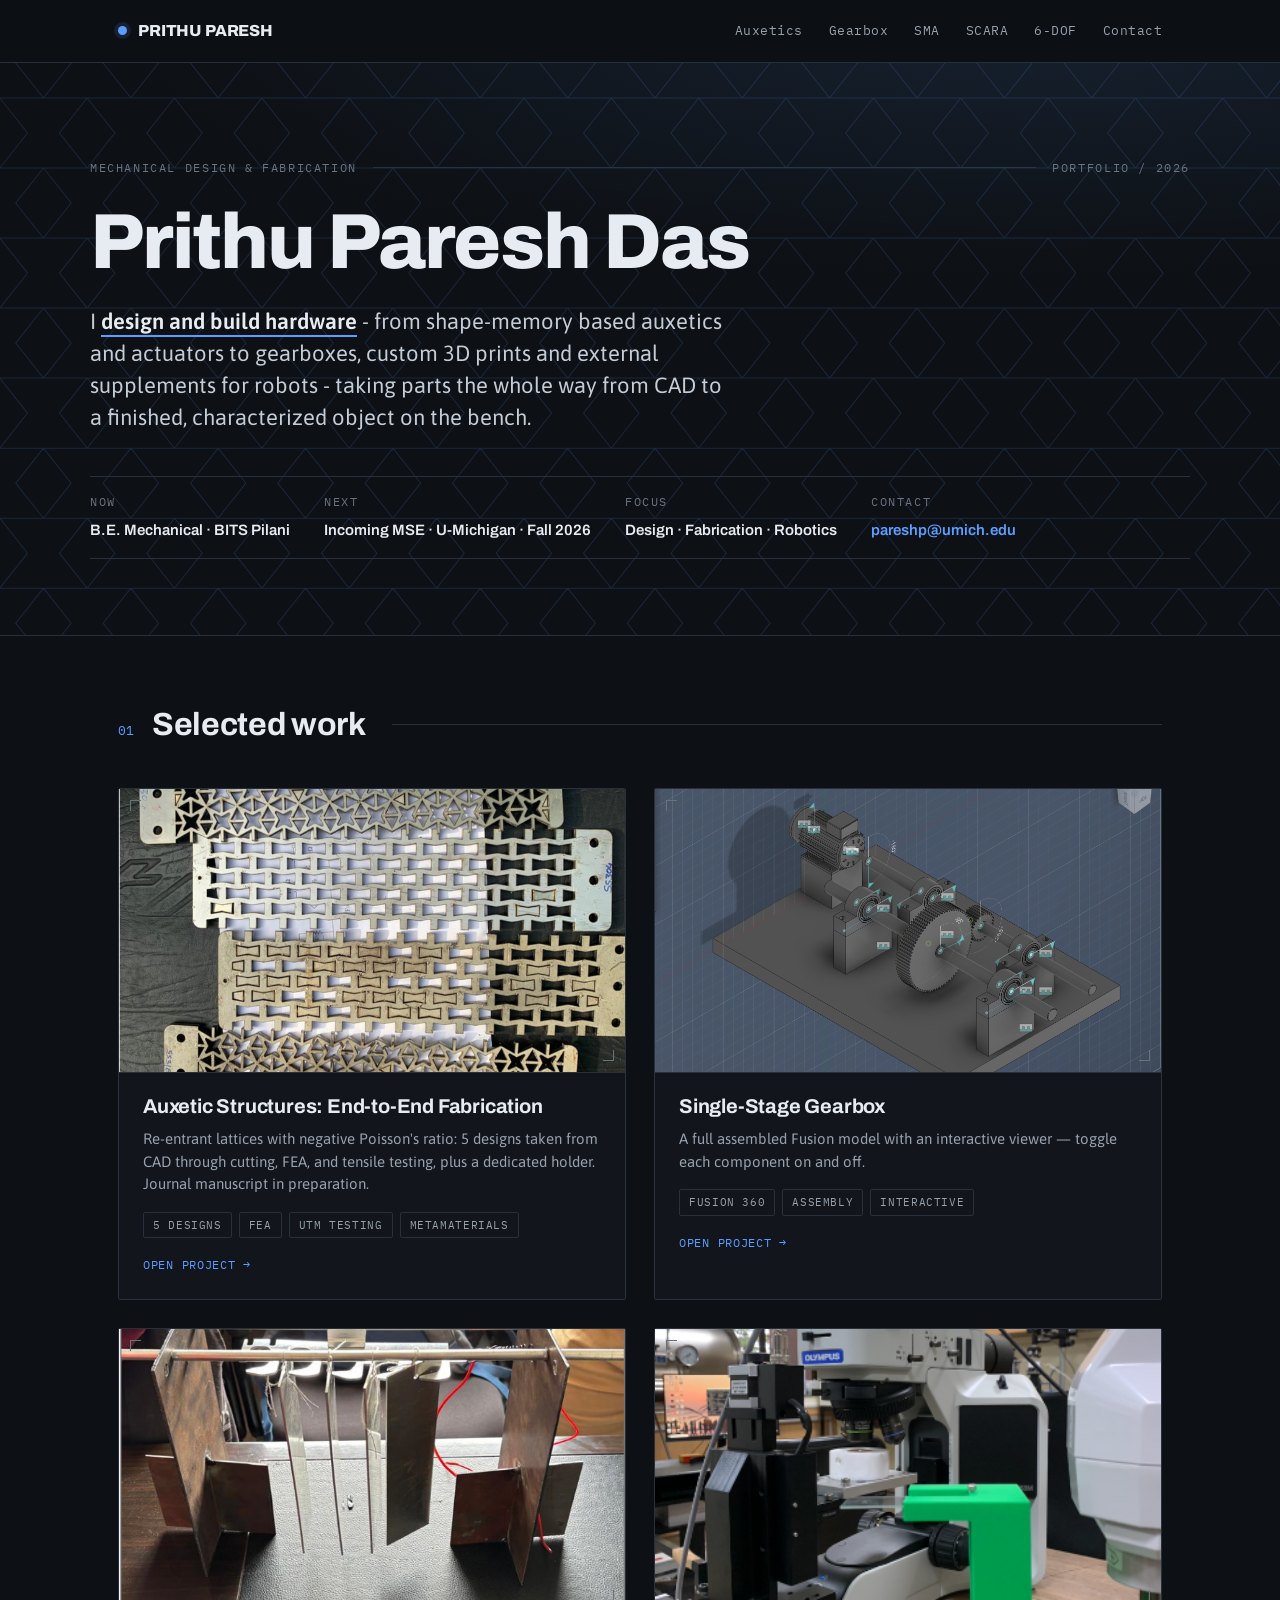
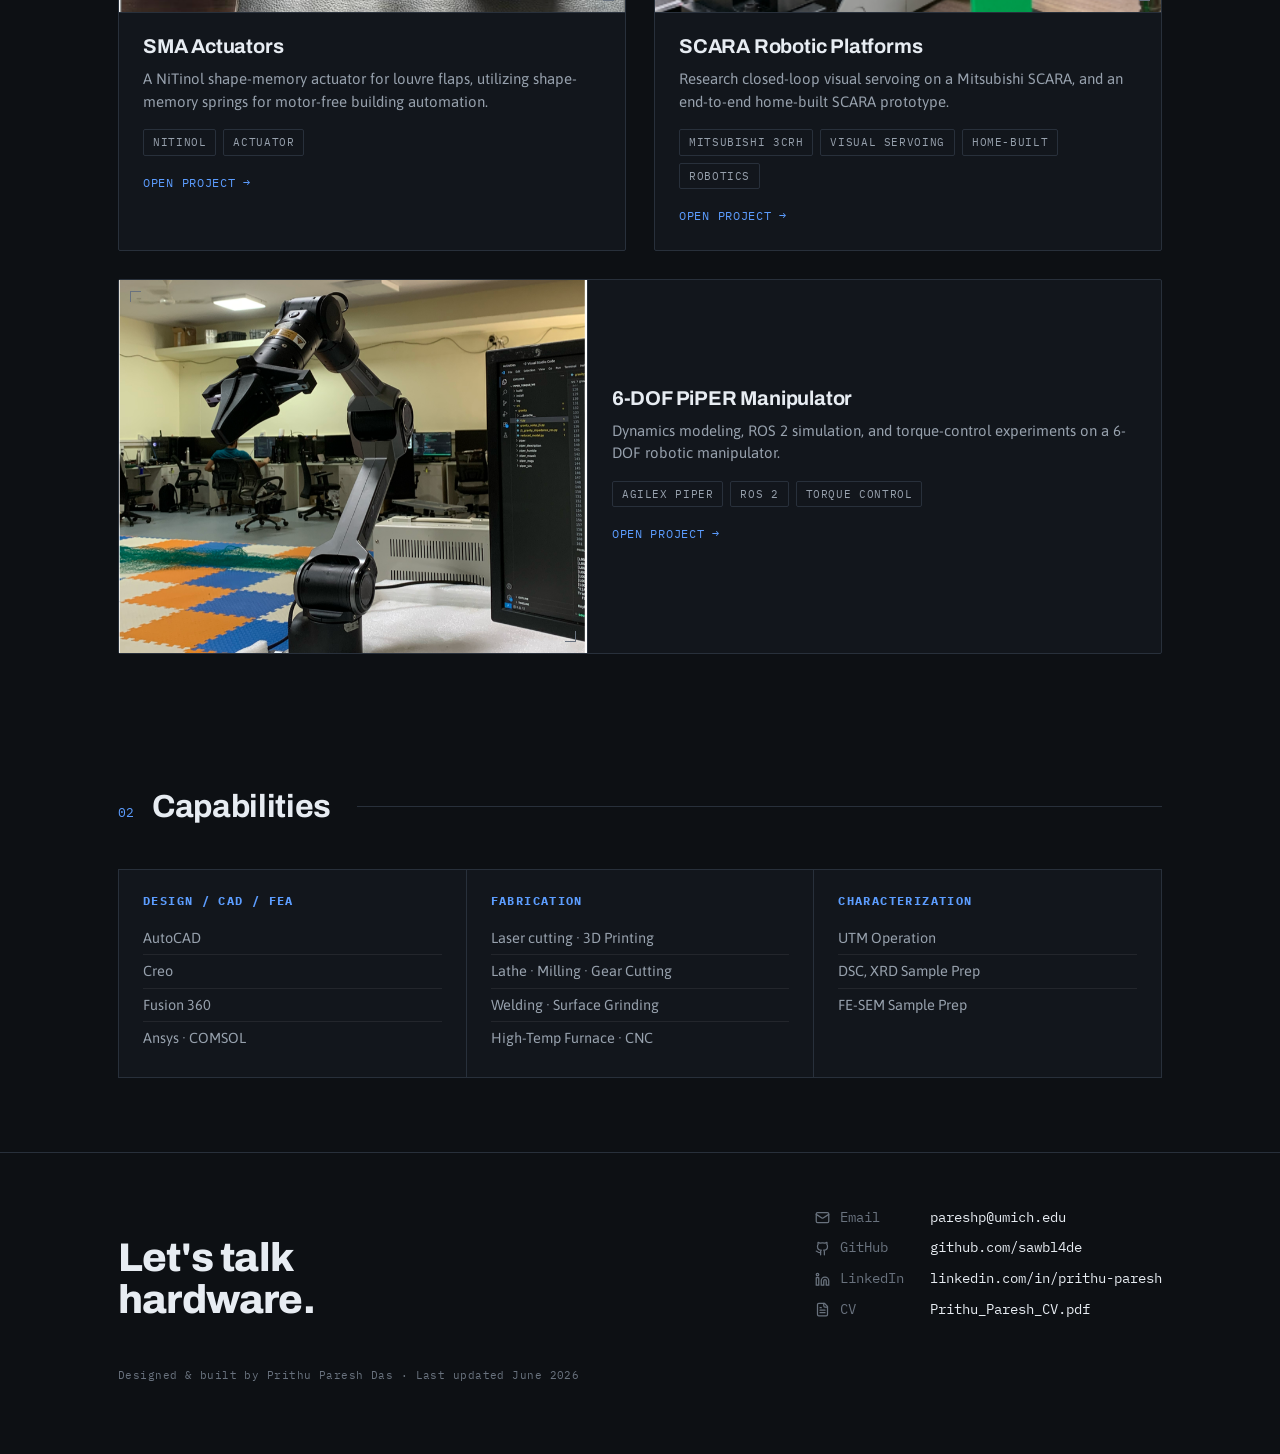
==== index.html @ 4e525253 "done v8" ====
<!DOCTYPE html>
<html lang="en">

<head>
  <meta charset="UTF-8">
  <meta name="viewport" content="width=device-width, initial-scale=1.0">
  <title>Prithu Paresh Das — Design & Fabrication</title>
  <meta name="description"
    content="Mechanical design and fabrication portfolio: auxetic metamaterials, shape-memory actuators, gearbox design, and robotics.">
  <link rel="preconnect" href="https://fonts.googleapis.com">
  <link rel="preconnect" href="https://fonts.gstatic.com" crossorigin>
  <link
    href="https://fonts.googleapis.com/css2?family=Archivo:wght@500;600;700;800&family=Asap:wght@400;500;600&family=IBM+Plex+Mono:wght@400;500&display=swap"
    rel="stylesheet">
  <link rel="stylesheet" href="style.css">
</head>

<body>

  <nav class="topbar">
    <div class="wrap">
      <a class="brand" href="index.html"><span class="dot"></span>PRITHU PARESH</a>
      <div class="navlinks"><a href="auxetics.html">Auxetics</a><a href="gearbox.html">Gearbox</a><a
          href="sma.html">SMA</a><a href="scara1.html">SCARA</a><a href="sixdof.html">6-DOF</a><a
          href="index.html#contact">Contact</a></div>
    </div>
  </nav>

  <header class="hero">
    <svg id="lattice" preserveAspectRatio="xMidYMid slice" aria-hidden="true"></svg>
    <div class="wrap hero-inner">
      <div class="eyebrow"><span class="label">Mechanical Design &amp; Fabrication</span><span class="tick"></span><span
          class="label">Portfolio / 2026</span></div>
      <h1 class="big">Prithu Paresh&nbsp;Das</h1>
      <p class="lede">I <b>design and build hardware</b> - from shape-memory based auxetics and actuators to gearboxes,
        custom 3D prints and external supplements for robots - taking parts the whole way from CAD to a finished,
        characterized object on the bench.</p>
      <div class="meta-strip">
        <div class="cell"><span class="k label">Now</span><span class="v">B.E. Mechanical · BITS Pilani</span></div>
        <div class="cell"><span class="k label">Next</span><span class="v">Incoming MSE · U-Michigan · Fall 2026</span>
        </div>
        <div class="cell"><span class="k label">Focus</span><span class="v">Design · Fabrication ·
            Robotics</span></div>
        <div class="cell"><span class="k label">Contact</span><span class="v"><a
              href="mailto:pareshp@umich.edu">pareshp@umich.edu</a></span></div>
      </div>
    </div>
  </header>

  <main>
    <section id="work">
      <div class="wrap">
        <div class="sec-head"><span class="num">01</span>
          <h2>Selected work</h2><span class="rule"></span>
        </div>
        <div class="grid">

          <a class="card" href="auxetics.html">
            <div class="thumb"><span class="corner tl"></span><span class="corner br"></span><img
                src="images/auxetics.png" alt="Auxetic structures cover"></div>
            <div class="card-body">
              <h3>Auxetic Structures: End-to-End Fabrication</h3>
              <p>Re-entrant lattices with negative Poisson's ratio: 5 designs taken from CAD through cutting, FEA, and
                tensile testing, plus a dedicated holder. Journal manuscript in preparation.</p>
              <div class="tagrow"><span class="tag">5 designs</span><span class="tag">FEA</span><span class="tag">UTM
                  testing</span><span class="tag">Metamaterials</span></div>
              <span class="go">Open project →</span>
            </div>
          </a>

          <a class="card" href="gearbox.html">
            <div class="thumb"><span class="corner tl"></span><span class="corner br"></span><img
                src="images/gearbox_fusion.png" alt="Single-stage gearbox cover"></div>
            <div class="card-body">
              <h3>Single-Stage Gearbox</h3>
              <p>A full assembled Fusion model with an interactive viewer — toggle each component on and off.</p>
              <div class="tagrow"><span class="tag">Fusion 360</span><span class="tag">Assembly</span><span
                  class="tag">Interactive</span></div>
              <span class="go">Open project →</span>
            </div>
          </a>

          <a class="card" href="sma.html">
            <div class="thumb"><span class="corner tl"></span><span class="corner br"></span><img
                src="images/actuator_front.png" alt="SMA actuators cover"></div>
            <div class="card-body">
              <h3>SMA Actuators</h3>
              <p>A NiTinol shape-memory actuator for louvre flaps, utilizing shape-memory springs for motor-free
                building automation.</p>
              <div class="tagrow"><span class="tag">NiTinol</span><span class="tag">Actuator</span></div>
              <span class="go">Open project →</span>
            </div>
          </a>

          <a class="card" href="scara1.html">
            <div class="thumb"><span class="corner tl"></span><span class="corner br"></span><img
                src="images/scara_expt_setup.png" alt="SCARA robotic platforms cover"></div>
            <div class="card-body">
              <h3>SCARA Robotic Platforms</h3>
              <p>Research closed-loop visual servoing on a Mitsubishi SCARA, and an end-to-end home-built SCARA
                prototype.</p>
              <div class="tagrow"><span class="tag">Mitsubishi 3CRH</span><span class="tag">Visual servoing</span><span
                  class="tag">Home-built</span><span class="tag">Robotics</span></div>
              <span class="go">Open project →</span>
            </div>
          </a>

          <a class="card lead" href="sixdof.html">
            <div class="thumb"><span class="corner tl"></span><span class="corner br"></span><img
                src="images/6dof_setup.png" alt="6-DOF PiPER Manipulator cover"></div>
            <div class="card-body">
              <h3>6-DOF PiPER Manipulator</h3>
              <p>Dynamics modeling, ROS 2 simulation, and torque-control experiments on a 6-DOF robotic manipulator.</p>
              <div class="tagrow"><span class="tag">AgileX PiPER</span><span class="tag">ROS 2</span><span
                  class="tag">Torque control</span></div>
              <span class="go">Open project →</span>
            </div>
          </a>

        </div>
      </div>
    </section>

    <section id="capabilities">
      <div class="wrap">
        <div class="sec-head"><span class="num">02</span>
          <h2>Capabilities</h2><span class="rule"></span>
        </div>
        <div class="caps">
          <div class="cap">
            <h4>Design / CAD / FEA</h4>
            <ul>
              <li>AutoCAD</li>
              <li>Creo</li>
              <li>Fusion 360</li>
              <li>Ansys · COMSOL</li>

            </ul>
          </div>
          <div class="cap">
            <h4>Fabrication</h4>
            <ul>
              <li>Laser cutting · 3D Printing</li>
              <li>Lathe · Milling · Gear Cutting</li>
              <li>Welding · Surface Grinding</li>
              <li>High-Temp Furnace · CNC</li>
            </ul>
          </div>
          <div class="cap">
            <h4>Characterization</h4>
            <ul>
              <li>UTM Operation</li>
              <li>DSC, XRD Sample Prep</li>
              <li>FE-SEM Sample Prep</li>
            </ul>
          </div>
        </div>
      </div>
    </section>
  </main>

  <footer id="contact">
    <div class="wrap">
      <div class="foot-grid">
        <h2>Let's talk<br>hardware.</h2>
        <div class="contacts">
          <a href="mailto:pareshp@umich.edu"><svg xmlns="http://www.w3.org/2000/svg" width="14" height="14"
              viewBox="0 0 24 24" fill="none" stroke="currentColor" stroke-width="2" stroke-linecap="round"
              stroke-linejoin="round" class="contact-icon">
              <rect width="20" height="16" x="2" y="4" rx="2" />
              <path d="m22 7-8.97 5.7a1.94 1.94 0 0 1-2.06 0L2 7" />
            </svg><span class="ck">Email</span><span class="cv">pareshp@umich.edu</span></a>
          <a href="https://github.com/sawbl4de" target="_blank" rel="noopener"><svg xmlns="http://www.w3.org/2000/svg"
              width="14" height="14" viewBox="0 0 24 24" fill="none" stroke="currentColor" stroke-width="2"
              stroke-linecap="round" stroke-linejoin="round" class="contact-icon">
              <path
                d="M15 22v-4a4.8 4.8 0 0 0-1-3.5c3 0 6-2 6-5.5.08-1.25-.27-2.48-1-3.5.28-1.15.28-2.35 0-3.5 0 0-1 0-3 1.5-2.64-.5-5.36-.5-8 0C6 2 5 2 5 2c-.3 1.15-.3 2.35 0 3.5A5.403 5.403 0 0 0 4 9c0 3.5 3 5.5 6 5.5-.39.49-.68 1.05-.85 1.65-.17.6-.22 1.23-.15 1.85v4" />
              <path d="M9 18c-4.51 2-5-2-7-2" />
            </svg><span class="ck">GitHub</span><span class="cv">github.com/sawbl4de</span></a>
          <a href="https://www.linkedin.com/in/prithu-paresh/" target="_blank" rel="noopener"><svg
              xmlns="http://www.w3.org/2000/svg" width="14" height="14" viewBox="0 0 24 24" fill="none"
              stroke="currentColor" stroke-width="2" stroke-linecap="round" stroke-linejoin="round"
              class="contact-icon">
              <path d="M16 8a6 6 0 0 1 6 6v7h-4v-7a2 2 0 0 0-2-2 2 2 0 0 0-2 2v7h-4v-7a6 6 0 0 1 6-6z" />
              <rect width="4" height="12" x="2" y="9" />
              <circle cx="4" cy="4" r="2" />
            </svg><span class="ck">LinkedIn</span><span class="cv">linkedin.com/in/prithu-paresh</span></a>
          <a href="pdfs/Prithu_Paresh_CV.pdf" target="_blank" rel="noopener"><svg xmlns="http://www.w3.org/2000/svg"
              width="14" height="14" viewBox="0 0 24 24" fill="none" stroke="currentColor" stroke-width="2"
              stroke-linecap="round" stroke-linejoin="round" class="contact-icon">
              <path d="M15 2H6a2 2 0 0 0-2 2v16a2 2 0 0 0 2 2h12a2 2 0 0 0 2-2V7Z" />
              <path d="M14 2v4a2 2 0 0 0 2 2h4" />
              <path d="M10 9H8" />
              <path d="M16 13H8" />
              <path d="M16 17H8" />
            </svg><span class="ck">CV</span><span class="cv">Prithu_Paresh_CV.pdf</span></a>
        </div>
      </div>
      <p class="colophon">Designed &amp; built by Prithu Paresh Das · Last updated June 2026</p>
    </div>
  </footer>

  <script>
    (function () {
      const svg = document.getElementById('lattice'); if (!svg) return;
      const reduce = window.matchMedia('(prefers-reduced-motion: reduce)').matches;
      function cell(cx, cy, w, h, notch) { const a = w / 2, b = a * notch, m = h / 2; return `M${cx - a},${cy - m} L${cx + a},${cy - m} L${cx + b},${cy} L${cx + a},${cy + m} L${cx - a},${cy + m} L${cx - b},${cy} Z`; }
      function build(stretch) { const W = svg.clientWidth || 1100, H = svg.clientHeight || 440; svg.setAttribute('viewBox', `0 0 ${W} ${H}`); const ch = 70, w = 84 * (1 + stretch * 0.18), notch = 0.40 - stretch * 0.16; let d = ''; for (let y = -ch; y < H + ch; y += ch) { const off = ((Math.round(y / ch)) % 2) * (w / 2); for (let x = -w; x < W + w; x += w) { d += cell(x + off, y, w, ch, notch) + ' '; } } svg.innerHTML = `<path d="${d}" fill="none" stroke="var(--accent)" stroke-width="1"/>`; }
      let t = 0, dir = 1; function frame() { t += dir * 0.004; if (t > 1) { t = 1; dir = -1 } if (t < 0) { t = 0; dir = 1 } build(t); requestAnimationFrame(frame); }
      build(reduce ? 0.5 : 0); if (!reduce) requestAnimationFrame(frame);
      window.addEventListener('resize', () => build(reduce ? 0.5 : t));
    })();
  </script>
</body>

</html>
---- style.css ----
/* ============================================================
   Prithu Paresh Das — portfolio theme
   Dark "CAD viewport" identity. Edit tokens below to retheme.
   ============================================================ */
:root {
  --bg: #0D1014;
  --bg-2: #12161C;
  --bg-3: #171C24;
  --line: #28303B;
  --line-soft: rgba(255, 255, 255, .07);
  --ink: #E7ECF2;
  --sub: #97A1AD;
  --faint: #69727E;
  --accent: #5C9DFF;
  /* technical blue — primary */
  --accent-2: #5BD6C6;
  /* cyan — interactive cues only */
  --accent-soft: rgba(92, 157, 255, .12);
  --display: 'Archivo', sans-serif;
  --body: 'Asap', system-ui, sans-serif;
  --mono: 'IBM Plex Mono', ui-monospace, monospace;
  --maxw: 1100px;
}

* {
  box-sizing: border-box;
  margin: 0;
  padding: 0
}

html {
  scroll-behavior: smooth
}

body {
  background: var(--bg);
  color: var(--ink);
  font-family: var(--body);
  font-size: 17px;
  line-height: 1.55;
  -webkit-font-smoothing: antialiased;
}

a {
  color: inherit
}

img {
  max-width: 100%;
  display: block
}

.wrap {
  max-width: var(--maxw);
  margin: 0 auto;
  padding: 0 28px
}

/* mono utility label */
.label {
  font-family: var(--mono);
  font-size: 11.5px;
  letter-spacing: .14em;
  text-transform: uppercase;
  color: var(--faint)
}

/* ---------- NAV ---------- */
nav.topbar {
  position: sticky;
  top: 0;
  z-index: 40;
  background: rgba(13, 16, 20, .82);
  backdrop-filter: blur(10px);
  border-bottom: 1px solid var(--line);
}

.topbar .wrap {
  display: flex;
  align-items: center;
  justify-content: space-between;
  height: 62px
}

.brand {
  font-family: var(--display);
  font-weight: 800;
  font-size: 16px;
  letter-spacing: -.01em;
  text-decoration: none;
  display: flex;
  align-items: center;
  gap: 11px
}

.brand .dot {
  width: 9px;
  height: 9px;
  background: var(--accent);
  border-radius: 50%;
  box-shadow: 0 0 0 4px var(--accent-soft)
}

.navlinks {
  display: flex;
  gap: 26px
}

.navlinks a {
  font-family: var(--mono);
  font-size: 12.5px;
  letter-spacing: .04em;
  text-decoration: none;
  color: var(--sub);
  transition: color .2s
}

.navlinks a:hover {
  color: var(--ink)
}

/* ---------- HERO ---------- */
header.hero {
  position: relative;
  overflow: hidden;
  border-bottom: 1px solid var(--line)
}

#lattice {
  position: absolute;
  inset: 0;
  width: 100%;
  height: 100%;
  opacity: .16;
  pointer-events: none
}

.hero::after {
  content: "";
  position: absolute;
  inset: 0;
  background: radial-gradient(120% 80% at 80% -10%, var(--accent-soft), transparent 60%);
  pointer-events: none
}

.hero-inner {
  position: relative;
  padding: 96px 0 76px
}

.eyebrow {
  display: flex;
  gap: 16px;
  align-items: center;
  margin-bottom: 28px
}

.eyebrow .tick {
  flex: 1;
  height: 1px;
  background: var(--line)
}

h1.big {
  font-family: var(--display);
  font-weight: 800;
  font-size: clamp(40px, 7.2vw, 78px);
  line-height: .97;
  letter-spacing: -.025em;
  max-width: 15ch
}

.lede {
  margin-top: 26px;
  font-size: clamp(18px, 2.1vw, 22px);
  color: #C4CCD6;
  max-width: 54ch;
  line-height: 1.45
}

.lede b {
  font-weight: 600;
  color: var(--ink);
  border-bottom: 2px solid var(--accent);
  padding-bottom: 1px
}

.meta-strip {
  margin-top: 42px;
  display: flex;
  flex-wrap: wrap;
  border-top: 1px solid var(--line);
  border-bottom: 1px solid var(--line)
}

.meta-strip .cell {
  padding: 16px 34px 16px 0;
  margin-right: 0
}

.meta-strip .cell .k {
  display: block;
  margin-bottom: 5px
}

.meta-strip .cell .v {
  font-family: var(--display);
  font-weight: 600;
  font-size: 15px
}

.meta-strip a {
  color: var(--accent);
  text-decoration: none
}

.meta-strip a:hover {
  text-decoration: underline
}

/* ---------- SECTIONS ---------- */
section {
  padding: 64px 0
}

.sec-head {
  display: flex;
  align-items: baseline;
  gap: 18px;
  margin-bottom: 38px
}

.sec-head .num {
  font-family: var(--mono);
  font-size: 13px;
  color: var(--accent)
}

.sec-head h2 {
  font-family: var(--display);
  font-weight: 700;
  font-size: clamp(22px, 3.2vw, 32px);
  letter-spacing: -.01em
}

.sec-head .rule {
  flex: 1;
  height: 1px;
  background: var(--line);
  align-self: center;
  margin-left: 8px
}

/* ---------- PROJECT CARDS (index) ---------- */
.grid {
  display: grid;
  grid-template-columns: repeat(2, 1fr);
  gap: 28px
}

.card {
  background: var(--bg-2);
  border: 1px solid var(--line);
  border-radius: 2px;
  display: flex;
  flex-direction: column;
  text-decoration: none;
  color: inherit;
  transition: border-color .22s, background .22s
}

.card:hover {
  border-color: var(--accent);
  background: var(--bg-3)
}

.card:hover .corner {
  border-color: var(--accent)
}

.card.lead {
  grid-column: 1 / -1
}

@media(min-width:761px) {
  .card.lead {
    flex-direction: row;
    height: 375px;
  }

  .card.lead .thumb {
    flex: 0 0 45%;
    aspect-ratio: auto;
    border-bottom: 0;
    border-right: 1px solid var(--line);
    height: 100%;
  }

  .card.lead .card-body {
    justify-content: center;
  }
}

.thumb {
  position: relative;
  aspect-ratio: 16/9;
  background:
    repeating-linear-gradient(135deg, rgba(255, 255, 255, .025) 0 11px, transparent 11px 22px), var(--bg-3);
  border-bottom: 1px solid var(--line);
  display: flex;
  align-items: center;
  justify-content: center;
  overflow: hidden
}

.thumb img {
  width: 100%;
  height: 100%;
  object-fit: cover
}

.thumb .ph {
  font-family: var(--mono);
  font-size: 11px;
  letter-spacing: .1em;
  color: var(--faint);
  text-transform: uppercase;
  text-align: center;
  padding: 0 20px
}

.corner {
  position: absolute;
  width: 11px;
  height: 11px;
  border: 1px solid var(--faint);
  transition: border-color .22s
}

.corner.tl {
  top: 11px;
  left: 11px;
  border-right: 0;
  border-bottom: 0
}

.corner.br {
  bottom: 11px;
  right: 11px;
  border-left: 0;
  border-top: 0
}

.card-body {
  padding: 22px 24px 24px;
  display: flex;
  flex-direction: column;
  flex: 1
}

.card-body h3 {
  font-family: var(--display);
  font-weight: 700;
  font-size: 20px;
  letter-spacing: -.01em;
  line-height: 1.15
}

.card-body p {
  margin-top: 10px;
  font-size: 15px;
  color: var(--sub);
  line-height: 1.5
}

.tagrow {
  margin-top: 16px;
  display: flex;
  flex-wrap: wrap;
  gap: 7px
}

.tag {
  font-family: var(--mono);
  font-size: 10.5px;
  letter-spacing: .06em;
  text-transform: uppercase;
  color: var(--sub);
  border: 1px solid var(--line);
  padding: 4px 9px;
  border-radius: 2px
}

.card .go {
  margin-top: 18px;
  font-family: var(--mono);
  font-size: 12px;
  letter-spacing: .06em;
  text-transform: uppercase;
  color: var(--accent);
  display: flex;
  gap: 8px;
  align-items: center;
  transition: gap .2s
}

.card:hover .go {
  gap: 12px
}

/* ---------- CAPABILITIES ---------- */
.caps {
  display: grid;
  grid-template-columns: repeat(3, 1fr);
  gap: 1px;
  background: var(--line);
  border: 1px solid var(--line)
}

.cap {
  background: var(--bg-2);
  padding: 22px 24px
}

.cap h4 {
  font-family: var(--mono);
  font-size: 11.5px;
  letter-spacing: .12em;
  text-transform: uppercase;
  color: var(--accent);
  margin-bottom: 12px
}

.cap ul {
  list-style: none
}

.cap li {
  font-size: 14.5px;
  color: var(--sub);
  padding: 5px 0;
  border-bottom: 1px solid var(--line-soft)
}

.cap li:last-child {
  border-bottom: 0
}

/* ---------- PROJECT DETAIL PAGE ---------- */
.proj-head {
  padding: 70px 0 30px;
  border-bottom: 1px solid var(--line);
  position: relative
}

.backlink {
  font-family: var(--mono);
  font-size: 12px;
  letter-spacing: .05em;
  text-decoration: none;
  color: var(--sub);
  display: inline-flex;
  gap: 8px;
  margin-bottom: 26px
}

.backlink:hover {
  color: var(--accent)
}

.proj-head h1 {
  font-family: var(--display);
  font-weight: 800;
  font-size: clamp(32px, 5.4vw, 56px);
  line-height: 1.02;
  letter-spacing: -.02em;
  max-width: 18ch
}

.proj-sub {
  margin-top: 18px;
  font-size: 18px;
  color: var(--sub);
  max-width: 60ch;
  line-height: 1.5
}

.proj-meta {
  margin-top: 30px;
  display: flex;
  flex-wrap: wrap;
  gap: 34px
}

.proj-meta .pm .k {
  display: block;
  margin-bottom: 4px
}

.proj-meta .pm .v {
  font-family: var(--display);
  font-weight: 600;
  font-size: 15px
}

.block {
  padding: 52px 0;
  border-bottom: 1px solid var(--line)
}

.block:last-of-type {
  border-bottom: 0
}

.block-label {
  font-family: var(--mono);
  font-size: 11.5px;
  letter-spacing: .14em;
  text-transform: uppercase;
  color: var(--accent);
  margin-bottom: 20px;
  display: flex;
  align-items: center;
  gap: 12px
}

.block-label::after {
  content: "";
  flex: 1;
  height: 1px;
  background: var(--line)
}

.block>.wrap>p {
  font-size: 16.5px;
  color: #C4CCD6;
  max-width: 68ch;
  line-height: 1.6
}

.block>.wrap>p+p {
  margin-top: 14px
}

/* figures / media */
figure {
  margin: 24px 0 0
}

figcaption {
  font-family: var(--mono);
  font-size: 11.5px;
  color: var(--faint);
  margin-top: 10px;
  letter-spacing: .03em
}

.media-grid {
  display: grid;
  grid-template-columns: repeat(2, 1fr);
  gap: 14px
}

.media-grid img {
  width: 100%;
  border: 1px solid var(--line);
  background: var(--bg-2)
}

.media-grid figure {
  margin: 0
}

.media-grid figcaption {
  font-family: var(--display);
  font-size: 14px;
  font-weight: 600;
  text-align: center;
  color: var(--ink);
  margin-top: 10px;
  letter-spacing: -.01em
}

.media-grid .ph {
  aspect-ratio: 4/3;
  border: 1px dashed var(--line);
  background: var(--bg-2);
  display: flex;
  align-items: center;
  justify-content: center;
  font-family: var(--mono);
  font-size: 11px;
  color: var(--faint);
  text-align: center;
  padding: 0 16px;
  letter-spacing: .06em
}

/* asymmetric grid: 3 stacked left + 1 tall right */
.media-grid--asymmetric {
  display: grid;
  grid-template-columns: 1fr 1fr;
  grid-auto-rows: auto;
  gap: 14px
}

.media-grid--asymmetric figure {
  margin: 0;
  display: flex;
  flex-direction: column
}

.media-grid--asymmetric .photo-left {
  grid-column: 1
}

.media-grid--asymmetric .photo-left img {
  width: 100%;
  border: 1px solid var(--line);
  background: var(--bg-2)
}

.media-grid--asymmetric .photo-right {
  grid-column: 2;
  grid-row: 1 / span 3
}

.media-grid--asymmetric .photo-right img {
  width: 100%;
  height: 100%;
  object-fit: cover;
  border: 1px solid var(--line);
  background: var(--bg-2)
}

.media-grid--asymmetric figcaption {
  font-family: var(--display);
  font-size: 14px;
  font-weight: 600;
  text-align: center;
  color: var(--ink);
  margin-top: 10px;
  letter-spacing: -.01em
}

/* single-column landscape variant for CAD renders */
.media-grid--single-column {
  grid-template-columns: 1fr;
  gap: 36px;
  max-width: 80%;
  margin: 0 auto
}

.media-grid--single-column img {
  aspect-ratio: 2.25/1
}

.media-grid--single-column .ph {
  aspect-ratio: 2.25/1
}

.media-grid--single-column figure {
  margin: 0
}

.media-grid--single-column figcaption {
  font-family: var(--display);
  font-size: 15px;
  font-weight: 700;
  font-style: italic;
  text-align: center;
  color: var(--ink);
  margin-top: 16px;
  letter-spacing: -.01em
}

/* video */
.video-frame {
  border: 1px solid var(--line);
  background: #000;
  position: relative
}

.video-frame video,
.video-frame iframe {
  width: 100%;
  aspect-ratio: 16/9;
  display: block;
  border: 0;
}

.video-frame .ph {
  aspect-ratio: 16/9;
  display: flex;
  align-items: center;
  justify-content: center;
  background: var(--bg-2);
  font-family: var(--mono);
  font-size: 11px;
  color: var(--faint);
  letter-spacing: .06em;
  text-align: center;
  padding: 0 20px
}

/* caption for single video blocks */
.video-caption {
  text-align: center;
  font-family: var(--display);
  font-weight: 700;
  font-size: 16px;
  color: var(--ink);
  margin-top: 12px;
  letter-spacing: -0.01em;
}

/* stronger, more specific override for figcaption inside video-frame */
.video-frame>figcaption.video-caption {
  text-align: center;
  font-family: var(--display);
  font-weight: 700 !important;
  font-size: 18px !important;
  color: var(--ink) !important;
  margin-top: 12px;
}

/* stacked videos grid */
.videos-grid {
  display: grid;
  grid-template-columns: 1fr;
  gap: 20px;
  align-items: stretch
}

.videos-grid .video-frame {
  display: flex;
  flex-direction: column;
  min-height: 460px;
  height: 460px
}

.videos-grid .video-frame video {
  width: 100%;
  height: 100%;
  object-fit: cover;
  flex: 1
}

.videos-grid .video-frame figcaption {
  flex-shrink: 0;
  background: var(--bg)
}

.videos-grid .video-frame--portrait {
  margin: 0;
  margin-bottom: 20px
}

/* STL viewer */
.viewer-frame {
  position: relative;
  border: 1px solid var(--line);
  background:
    radial-gradient(120% 120% at 50% 0%, #1A222E, #0B0E13 75%);
  overflow: hidden
}

.stl-viewer {
  width: 100%;
  height: 460px
}

.viewer-frame .hud {
  position: absolute;
  top: 14px;
  left: 14px;
  font-family: var(--mono);
  font-size: 10.5px;
  letter-spacing: .12em;
  text-transform: uppercase;
  color: var(--accent-2);
  display: flex;
  align-items: center;
  gap: 8px;
  pointer-events: none
}

.viewer-frame .hud .pulse {
  width: 7px;
  height: 7px;
  border-radius: 50%;
  background: var(--accent-2);
  box-shadow: 0 0 0 0 var(--accent-2);
  animation: pulse 2.4s infinite
}

.viewer-frame .vcorner {
  position: absolute;
  width: 14px;
  height: 14px;
  border: 1px solid rgba(255, 255, 255, .18);
  pointer-events: none
}

.vcorner.tl {
  top: 12px;
  left: 12px;
  border-right: 0;
  border-bottom: 0
}

.vcorner.tr {
  top: 12px;
  right: 12px;
  border-left: 0;
  border-bottom: 0
}

.vcorner.bl {
  bottom: 12px;
  left: 12px;
  border-right: 0;
  border-top: 0
}

.vcorner.br {
  bottom: 12px;
  right: 12px;
  border-left: 0;
  border-top: 0
}

.viewer-frame .vstatus {
  position: absolute;
  inset: 0;
  display: flex;
  align-items: center;
  justify-content: center;
  font-family: var(--mono);
  font-size: 12px;
  color: var(--sub);
  letter-spacing: .06em;
  pointer-events: none
}

@keyframes pulse {
  0% {
    box-shadow: 0 0 0 0 rgba(91, 214, 198, .5)
  }

  70% {
    box-shadow: 0 0 0 9px rgba(91, 214, 198, 0)
  }

  100% {
    box-shadow: 0 0 0 0 rgba(91, 214, 198, 0)
  }
}

/* downloads row (used for STL source + DWG/PDF) */
.dl-row {
  display: flex;
  flex-wrap: wrap;
  gap: 12px;
  margin-top: 16px
}

.dl {
  font-family: var(--mono);
  font-size: 12px;
  letter-spacing: .04em;
  text-decoration: none;
  color: var(--ink);
  border: 1px solid var(--line);
  padding: 9px 14px;
  border-radius: 2px;
  display: inline-flex;
  gap: 9px;
  align-items: center;
  transition: border-color .2s, color .2s
}

.dl:hover {
  border-color: var(--accent);
  color: var(--accent)
}

.dl .ext {
  color: var(--faint)
}

/* drawing (DWG -> PDF/PNG) */
.drawing-frame {
  border: 1px solid var(--line);
  background: #fff
}

.drawing-frame img {
  width: 100%
}

.drawing-frame iframe {
  width: 100%;
  height: 540px;
  border: 0;
  display: block
}

.drawing-frame .ph {
  aspect-ratio: 4/3;
  background: var(--bg-2);
  display: flex;
  align-items: center;
  justify-content: center;
  font-family: var(--mono);
  font-size: 11px;
  color: var(--faint);
  letter-spacing: .05em;
  text-align: center;
  padding: 0 20px;
  border: 1px dashed var(--line)
}

/* spec sheet */
.specsheet {
  border: 1px solid var(--line)
}

.specsheet .row {
  display: grid;
  grid-template-columns: 200px 1fr;
  border-bottom: 1px solid var(--line)
}

.specsheet .row:last-child {
  border-bottom: 0
}

.specsheet .sk {
  font-family: var(--mono);
  font-size: 12px;
  letter-spacing: .05em;
  text-transform: uppercase;
  color: var(--accent);
  padding: 14px 18px;
  background: var(--bg-2)
}

.specsheet .sv {
  padding: 14px 18px;
  color: #C4CCD6;
  font-size: 15px
}

/* prev / next */
.pager {
  display: flex;
  justify-content: space-between;
  gap: 16px;
  padding: 40px 0 0
}

.pager a {
  font-family: var(--mono);
  font-size: 13px;
  text-decoration: none;
  color: var(--sub);
  display: flex;
  flex-direction: column;
  gap: 6px;
  border: 1px solid var(--line);
  padding: 14px 20px;
  background: var(--bg-2);
  border-radius: 2px;
  min-width: 180px;
  transition: all .15s ease;
}

.pager a:hover {
  color: var(--accent);
  border-color: var(--accent);
  background: var(--bg-3);
}

.pager a .lbl {
  font-size: 10.5px;
  letter-spacing: .12em;
  text-transform: uppercase;
  color: var(--faint)
}

.pager a.next {
  text-align: right;
  margin-left: auto
}

/* ---------- FOOTER ---------- */
footer {
  border-top: 1px solid var(--line);
  padding: 54px 0 70px;
  margin-top: 10px
}

.foot-grid {
  display: flex;
  justify-content: space-between;
  align-items: flex-end;
  flex-wrap: wrap;
  gap: 30px
}

footer h2 {
  font-family: var(--display);
  font-weight: 800;
  font-size: clamp(26px, 4vw, 40px);
  letter-spacing: -.02em;
  line-height: 1.05
}

.contacts {
  display: flex;
  flex-direction: column;
  gap: 9px
}

.contacts a {
  font-family: var(--mono);
  font-size: 14px;
  color: var(--ink);
  text-decoration: none;
  display: flex;
  gap: 10px;
  align-items: center
}

.contacts a:hover {
  color: var(--accent)
}

.contact-icon {
  width: 15px;
  height: 15px;
  color: var(--faint);
  flex-shrink: 0;
  transition: color 0.15s ease;
}

.contacts a:hover .contact-icon {
  color: var(--accent);
}

.contacts a .ck {
  color: var(--faint);
  min-width: 80px
}

.colophon {
  margin-top: 46px;
  font-family: var(--mono);
  font-size: 11px;
  color: var(--faint);
  letter-spacing: .04em
}

@media(max-width:760px) {

  .grid,
  .caps,
  .media-grid {
    grid-template-columns: 1fr
  }

  .card.lead {
    grid-column: auto
  }

  .navlinks {
    display: none
  }

  .specsheet .row {
    grid-template-columns: 1fr
  }

  .specsheet .sk {
    border-bottom: 1px solid var(--line)
  }

  .hero-inner {
    padding: 72px 0 56px
  }

  .stl-viewer {
    height: 360px
  }
}

@media(prefers-reduced-motion:reduce) {
  html {
    scroll-behavior: auto
  }

  .pulse {
    animation: none
  }
}

/* ---------- model switcher dropdown ---------- */
.switcher-bar {
  display: flex;
  align-items: center;
  gap: 12px;
  margin-bottom: 12px
}

.switcher-bar .lbl {
  font-family: var(--mono);
  font-size: 11px;
  letter-spacing: .12em;
  text-transform: uppercase;
  color: var(--faint)
}

select.model-select {
  font-family: var(--mono);
  font-size: 13px;
  color: var(--ink);
  background: var(--bg-2);
  border: 1px solid var(--line);
  border-radius: 2px;
  padding: 8px 30px 8px 12px;
  cursor: pointer;
  appearance: none;
  background-image: linear-gradient(45deg, transparent 50%, var(--accent) 50%), linear-gradient(135deg, var(--accent) 50%, transparent 50%);
  background-position: calc(100% - 16px) 16px, calc(100% - 11px) 16px;
  background-size: 5px 5px, 5px 5px;
  background-repeat: no-repeat;
}

select.model-select:focus {
  outline: 2px solid var(--accent-soft);
  border-color: var(--accent)
}

/* ---------- OBJ component legend ---------- */
.components {
  position: absolute;
  top: 12px;
  right: 12px;
  z-index: 5;
  background: rgba(13, 16, 20, .82);
  backdrop-filter: blur(6px);
  border: 1px solid var(--line);
  border-radius: 3px;
  padding: 10px 12px;
  max-height: 78%;
  overflow: auto;
  min-width: 140px;
}

.components .comp-head {
  font-family: var(--mono);
  font-size: 10px;
  letter-spacing: .14em;
  text-transform: uppercase;
  color: var(--accent-2);
  margin-bottom: 8px
}

.comp {
  display: flex;
  align-items: center;
  gap: 8px;
  padding: 3px 0;
  cursor: pointer;
  font-family: var(--mono);
  font-size: 12px;
  color: var(--ink)
}

.comp input {
  accent-color: var(--accent);
  width: 13px;
  height: 13px;
  cursor: pointer
}

.comp .cdot {
  width: 10px;
  height: 10px;
  border-radius: 2px;
  flex: 0 0 auto
}

.comp .cname {
  color: var(--sub)
}

@media(max-width:760px) {
  .components {
    position: static;
    margin-top: 12px;
    max-height: none
  }
}

/* ---------- drawing gallery (multiple DWG exports) ---------- */
.dwg-gallery {
  display: grid;
  grid-template-columns: repeat(auto-fill, minmax(220px, 1fr));
  gap: 14px
}

.dwg-item {
  border: 1px solid var(--line);
  background: var(--bg-2);
  display: flex;
  flex-direction: column
}

.dwg-item .dwg-view {
  background: #fff;
  aspect-ratio: 4/3;
  display: flex;
  align-items: center;
  justify-content: center;
  overflow: hidden
}

.dwg-item .dwg-view img {
  width: 100%;
  height: 100%;
  object-fit: contain
}

.dwg-item .dwg-view .ph {
  background: var(--bg-3);
  width: 100%;
  height: 100%;
  display: flex;
  align-items: center;
  justify-content: center;
  font-family: var(--mono);
  font-size: 10.5px;
  color: var(--faint);
  text-align: center;
  padding: 0 14px;
  letter-spacing: .05em
}

.dwg-item .dwg-foot {
  display: flex;
  justify-content: space-between;
  align-items: center;
  padding: 10px 12px;
  border-top: 1px solid var(--line)
}

.dwg-item .dwg-foot .nm {
  font-family: var(--mono);
  font-size: 11px;
  color: var(--sub)
}

.dwg-item .dwg-foot a {
  font-family: var(--mono);
  font-size: 11px;
  color: var(--accent);
  text-decoration: none
}

.dwg-item .dwg-foot a:hover {
  text-decoration: underline
}

/* sub-project divider on a page */
.subproj {
  border-left: 2px solid var(--accent);
  padding-left: 18px;
  margin-top: 8px;
  margin-bottom: 24px;
}

.subproj h3 {
  font-family: var(--display);
  font-weight: 700;
  font-size: 19px;
  letter-spacing: -.01em
}

.subproj .sp-tag {
  font-family: var(--mono);
  font-size: 11px;
  color: var(--accent);
  letter-spacing: .08em;
  text-transform: uppercase
}

/* ---------- exploded-view slider (OBJ viewer) ---------- */
.explode-bar {
  position: absolute;
  left: 12px;
  bottom: 12px;
  z-index: 5;
  display: flex;
  align-items: center;
  gap: 10px;
  background: rgba(13, 16, 20, .82);
  backdrop-filter: blur(6px);
  border: 1px solid var(--line);
  border-radius: 3px;
  padding: 8px 12px
}

.explode-bar .elbl {
  font-family: var(--mono);
  font-size: 10px;
  letter-spacing: .14em;
  text-transform: uppercase;
  color: var(--accent-2)
}

input.explode-slider {
  -webkit-appearance: none;
  appearance: none;
  width: 130px;
  height: 3px;
  background: var(--line);
  border-radius: 2px;
  outline: none;
  cursor: pointer
}

input.explode-slider::-webkit-slider-thumb {
  -webkit-appearance: none;
  appearance: none;
  width: 14px;
  height: 14px;
  border-radius: 50%;
  background: var(--accent);
  cursor: pointer;
  border: 2px solid var(--bg)
}

input.explode-slider::-moz-range-thumb {
  width: 14px;
  height: 14px;
  border-radius: 50%;
  background: var(--accent);
  cursor: pointer;
  border: 2px solid var(--bg)
}

@media(max-width:760px) {
  .explode-bar {
    position: static;
    margin-top: 12px
  }
}

/* Global styling for .highlights-list box cards */
.highlights-list {
  list-style: none;
  padding: 0;
  margin-top: 20px;
  display: grid;
  grid-template-columns: repeat(auto-fit, minmax(280px, 1fr));
  gap: 16px;
}

.highlights-list li {
  position: relative;
  background: var(--bg-2);
  border: 1px solid var(--line);
  padding: 18px 22px;
  border-radius: 2px;
  font-size: 15px;
  color: var(--sub);
  line-height: 1.55;
  transition: border-color 0.2s, background-color 0.2s;
}

.highlights-list li:hover {
  border-color: var(--accent-soft);
  background: var(--bg-3);
}

.highlights-list li strong {
  color: var(--ink);
  display: block;
  font-family: var(--display);
  font-weight: 700;
  font-size: 16px;
  margin-bottom: 6px;
  border-bottom: 1px solid var(--line-soft);
  padding-bottom: 4px;
}

.intro-grid .highlights-list {
  grid-template-columns: 1fr;
}

/* Global styling for .intro-grid and .outcome-card */
.intro-grid {
  display: grid;
  grid-template-columns: 1.2fr 1fr;
  gap: 36px;
  margin-top: 28px;
  align-items: start;
}

.outcome-card {
  background: var(--bg-2);
  border: 1px solid var(--line);
  padding: 22px;
  border-radius: 2px;
}

.outcome-item {
  margin-bottom: 20px;
}

.outcome-item:last-child {
  margin-bottom: 0;
}

.outcome-label {
  color: var(--accent-2);
  font-size: 10.5px;
  display: block;
  margin-bottom: 4px;
}

.outcome-val {
  font-family: var(--display);
  font-size: 19px;
  font-weight: 700;
  color: var(--ink);
  line-height: 1.2;
}

.outcome-desc {
  font-size: 13.5px;
  color: var(--sub);
  margin-top: 3px;
  line-height: 1.4;
}

@media(max-width:760px) {
  .intro-grid {
    grid-template-columns: 1fr;
    gap: 28px;
  }
}

/* SCARA and 6-DOF highlights and outcomes custom layout */
.highlights-container {
  margin-top: 28px;
}

.scara-highlights-p1,
.sixdof-highlights {
  display: grid;
  grid-template-columns: repeat(4, 1fr);
  gap: 16px;
}

.scara-highlights-p2 {
  display: grid;
  grid-template-columns: repeat(3, 1fr);
  gap: 16px;
}

.outcomes-row {
  display: grid;
  grid-template-columns: repeat(2, 1fr);
  gap: 32px;
}

.outcomes-row .outcome-item {
  margin-bottom: 0;
}

@media(max-width: 900px) {

  .scara-highlights-p1,
  .sixdof-highlights {
    grid-template-columns: repeat(2, 1fr);
  }

  .scara-highlights-p2 {
    grid-template-columns: repeat(2, 1fr);
  }
}

@media(max-width: 600px) {

  .scara-highlights-p1,
  .scara-highlights-p2,
  .sixdof-highlights,
  .outcomes-row {
    grid-template-columns: 1fr;
    gap: 16px;
  }
}
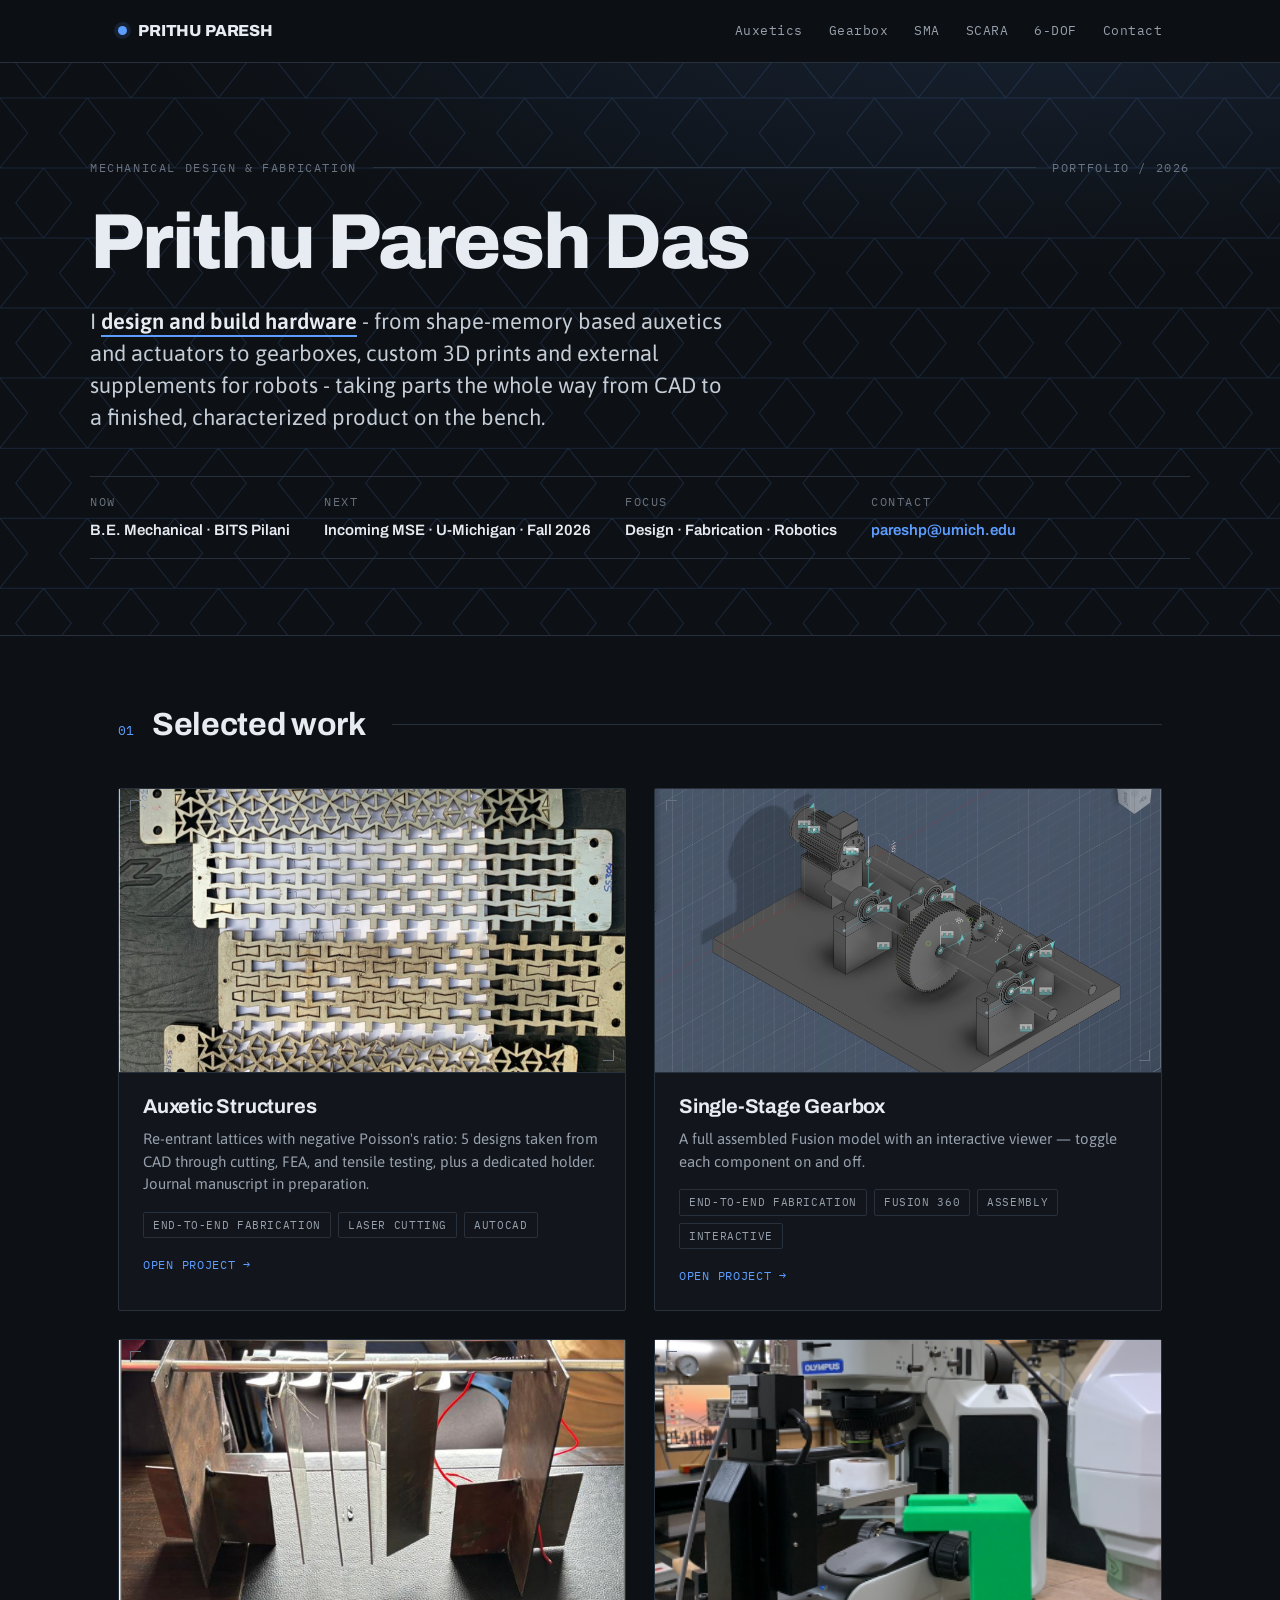
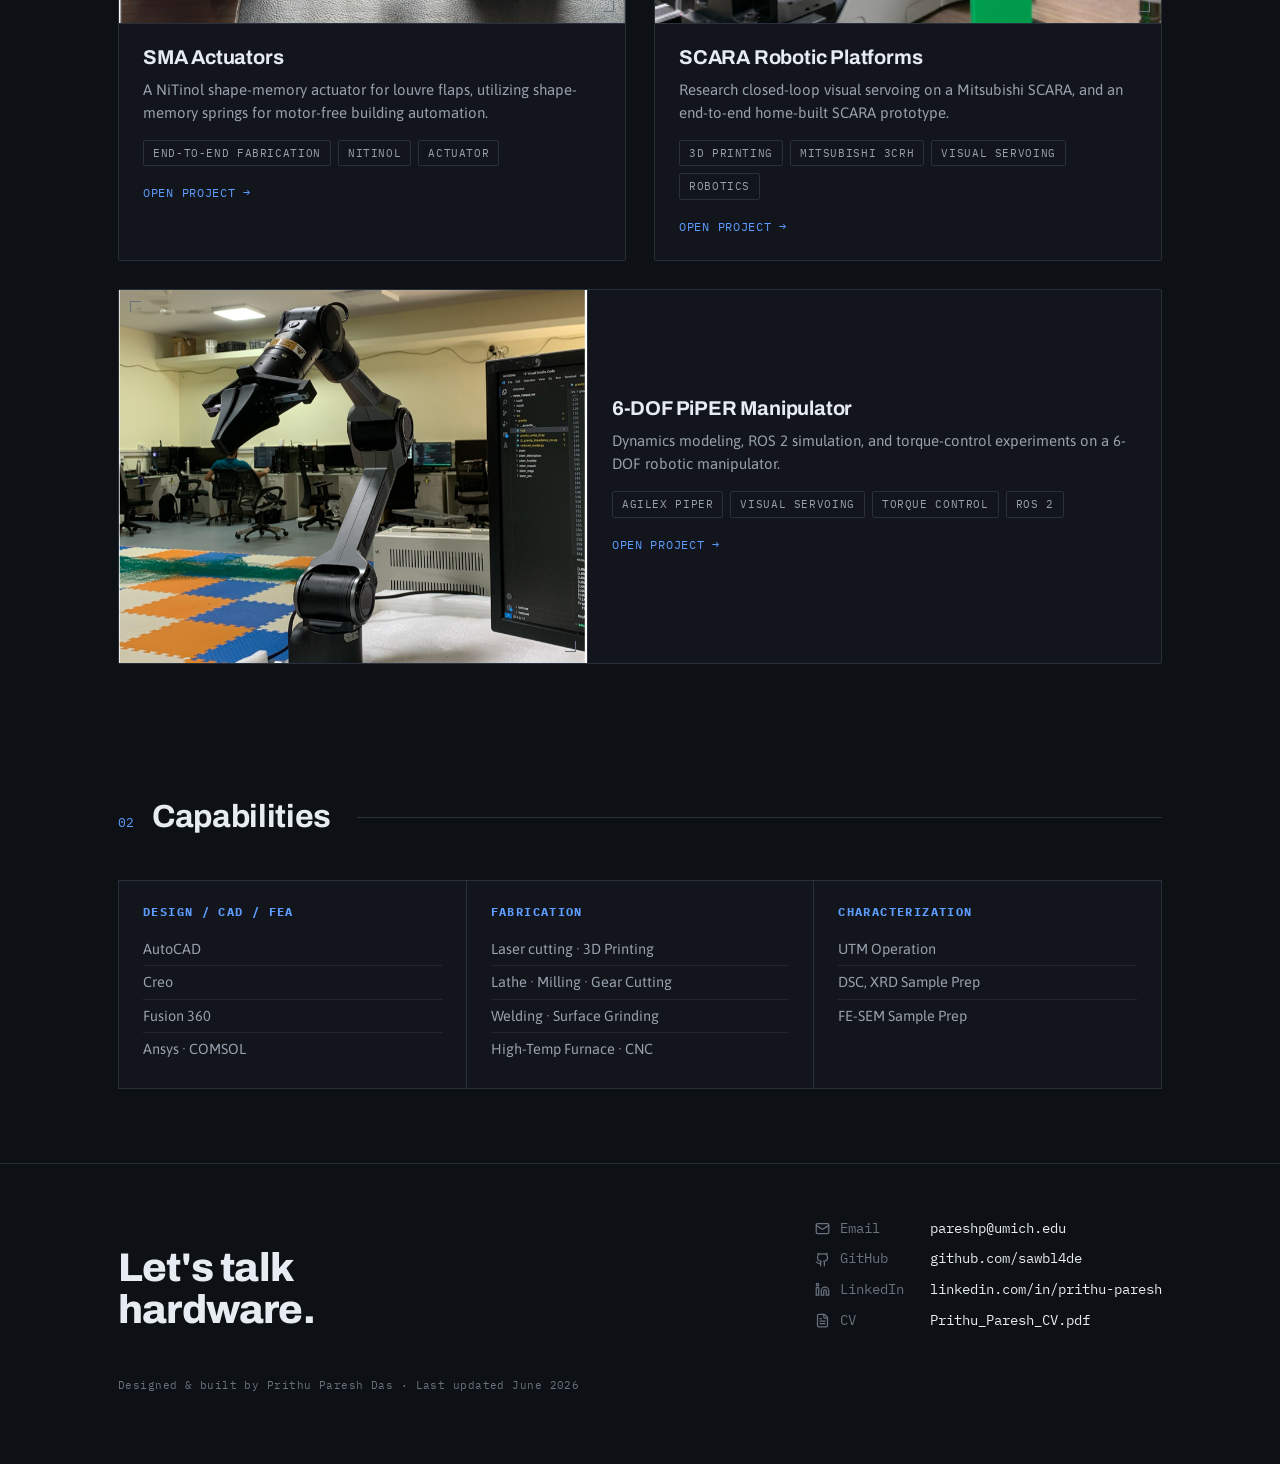
==== commit a94b8b10: "done v11" ====
--- a/index.html
+++ b/index.html
@@ -34,7 +34,7 @@
       <h1 class="big">Prithu Paresh&nbsp;Das</h1>
       <p class="lede">I <b>design and build hardware</b> - from shape-memory based auxetics and actuators to gearboxes,
         custom 3D prints and external supplements for robots - taking parts the whole way from CAD to a finished,
-        characterized object on the bench.</p>
+        characterized product on the bench.</p>
       <div class="meta-strip">
         <div class="cell"><span class="k label">Now</span><span class="v">B.E. Mechanical · BITS Pilani</span></div>
         <div class="cell"><span class="k label">Next</span><span class="v">Incoming MSE · U-Michigan · Fall 2026</span>
@@ -59,11 +59,11 @@
             <div class="thumb"><span class="corner tl"></span><span class="corner br"></span><img
                 src="images/auxetics.png" alt="Auxetic structures cover"></div>
             <div class="card-body">
-              <h3>Auxetic Structures: End-to-End Fabrication</h3>
+              <h3>Auxetic Structures</h3>
               <p>Re-entrant lattices with negative Poisson's ratio: 5 designs taken from CAD through cutting, FEA, and
                 tensile testing, plus a dedicated holder. Journal manuscript in preparation.</p>
-              <div class="tagrow"><span class="tag">5 designs</span><span class="tag">FEA</span><span class="tag">UTM
-                  testing</span><span class="tag">Metamaterials</span></div>
+              <div class="tagrow"><span class="tag">End-to-End Fabrication</span><span class="tag">Laser
+                  Cutting</span><span class="tag">AutoCAD</span></div>
               <span class="go">Open project →</span>
             </div>
           </a>
@@ -74,8 +74,8 @@
             <div class="card-body">
               <h3>Single-Stage Gearbox</h3>
               <p>A full assembled Fusion model with an interactive viewer — toggle each component on and off.</p>
-              <div class="tagrow"><span class="tag">Fusion 360</span><span class="tag">Assembly</span><span
-                  class="tag">Interactive</span></div>
+              <div class="tagrow"><span class="tag">End-to-End Fabrication</span><span class="tag">Fusion
+                  360</span><span class="tag">Assembly</span><span class="tag">Interactive</span></div>
               <span class="go">Open project →</span>
             </div>
           </a>
@@ -87,7 +87,8 @@
               <h3>SMA Actuators</h3>
               <p>A NiTinol shape-memory actuator for louvre flaps, utilizing shape-memory springs for motor-free
                 building automation.</p>
-              <div class="tagrow"><span class="tag">NiTinol</span><span class="tag">Actuator</span></div>
+              <div class="tagrow"><span class="tag">End-to-End Fabrication</span><span class="tag">NiTiNOL</span><span
+                  class="tag">Actuator</span></div>
               <span class="go">Open project →</span>
             </div>
           </a>
@@ -99,8 +100,9 @@
               <h3>SCARA Robotic Platforms</h3>
               <p>Research closed-loop visual servoing on a Mitsubishi SCARA, and an end-to-end home-built SCARA
                 prototype.</p>
-              <div class="tagrow"><span class="tag">Mitsubishi 3CRH</span><span class="tag">Visual servoing</span><span
-                  class="tag">Home-built</span><span class="tag">Robotics</span></div>
+              <div class="tagrow"><span class="tag">3D Printing</span><span class="tag">Mitsubishi 3CRH</span><span
+                  class="tag">Visual Servoing</span><span class="tag">Robotics</span>
+              </div>
               <span class="go">Open project →</span>
             </div>
           </a>
@@ -111,8 +113,8 @@
             <div class="card-body">
               <h3>6-DOF PiPER Manipulator</h3>
               <p>Dynamics modeling, ROS 2 simulation, and torque-control experiments on a 6-DOF robotic manipulator.</p>
-              <div class="tagrow"><span class="tag">AgileX PiPER</span><span class="tag">ROS 2</span><span
-                  class="tag">Torque control</span></div>
+              <div class="tagrow"><span class="tag">AgileX PiPER</span><span class="tag">Visual Servoing</span><span
+                  class="tag">Torque control</span><span class="tag">ROS 2</span></div>
               <span class="go">Open project →</span>
             </div>
           </a>
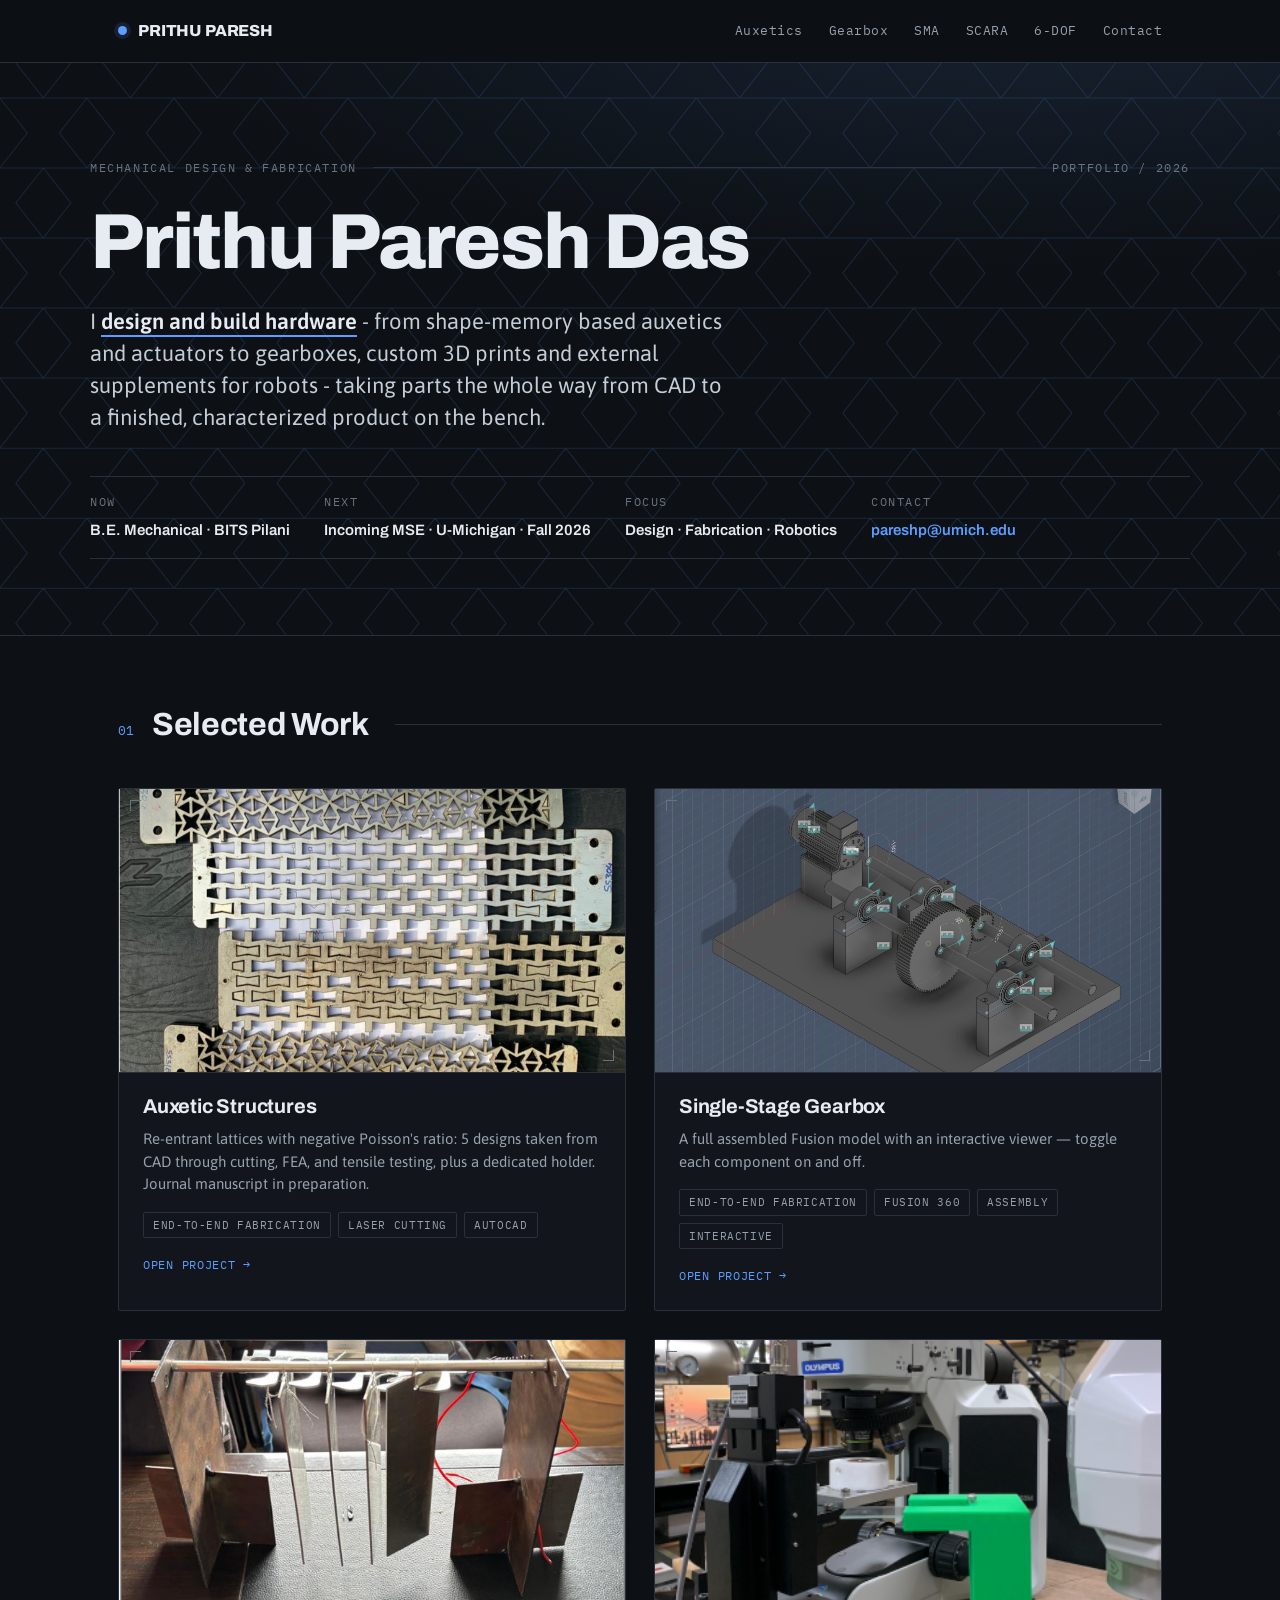
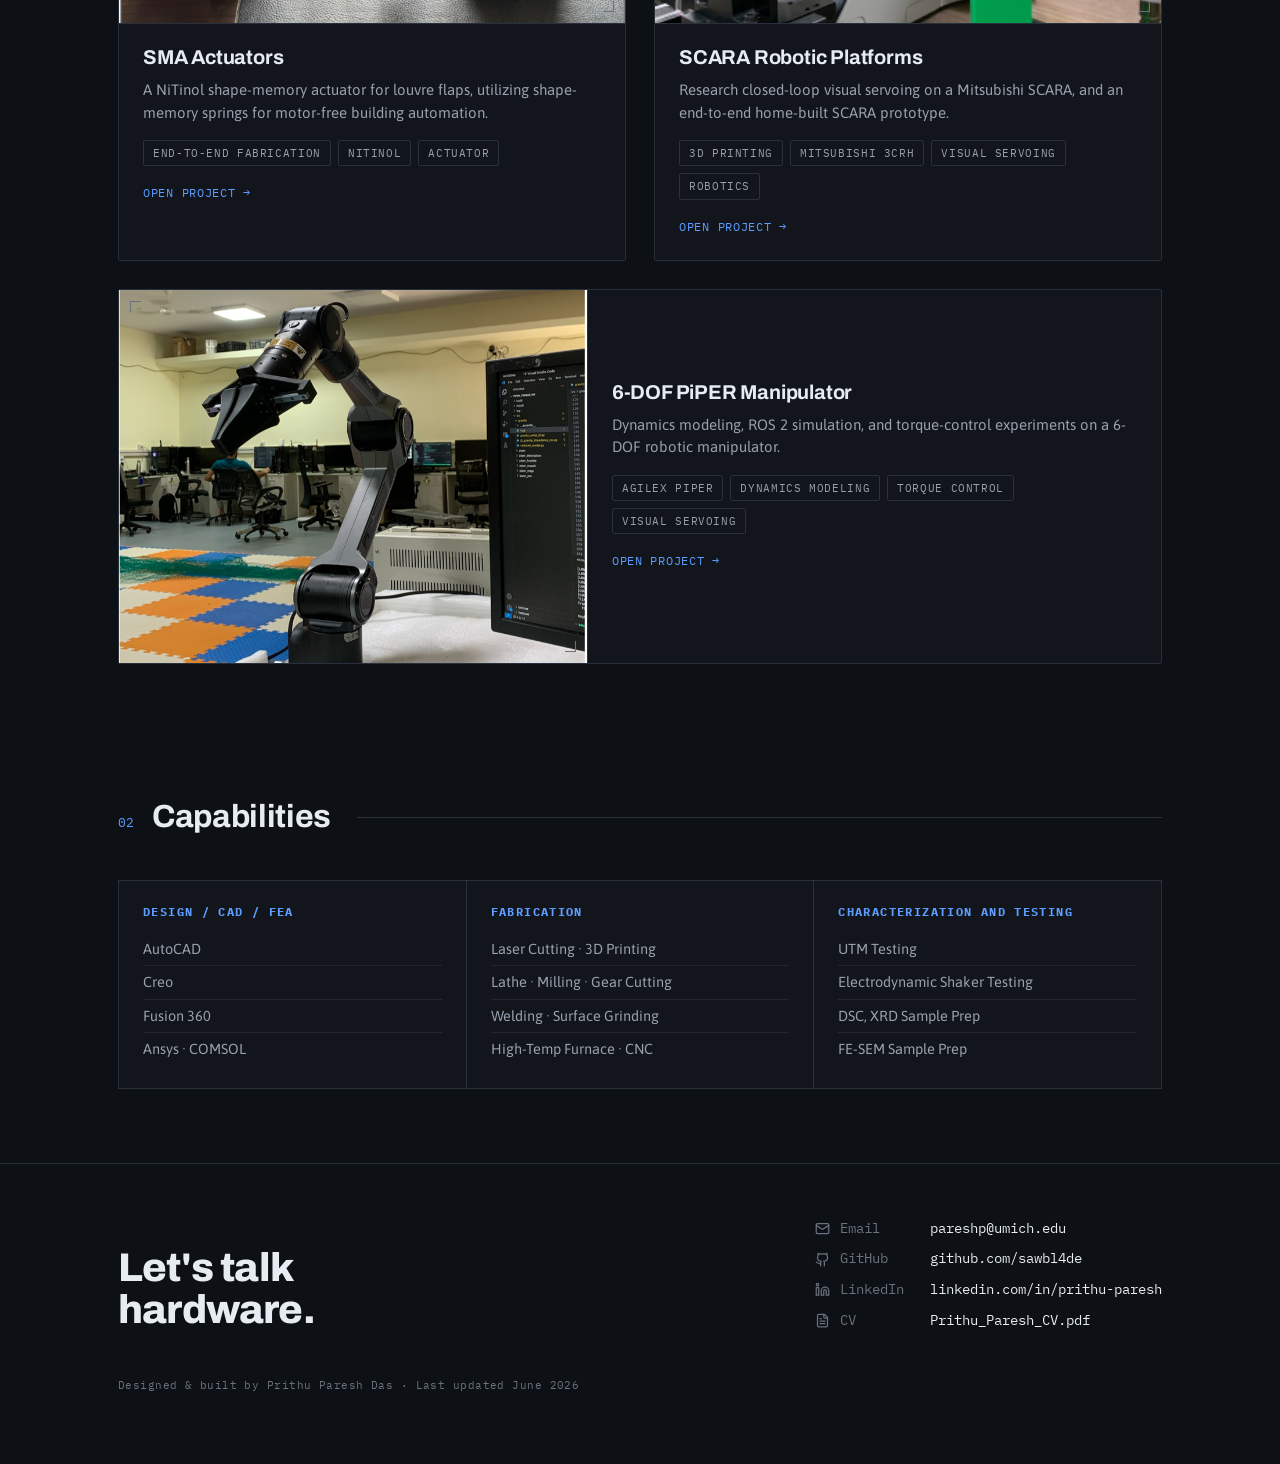
==== commit 3214b16c: "done v12" ====
--- a/index.html
+++ b/index.html
@@ -51,7 +51,7 @@
     <section id="work">
       <div class="wrap">
         <div class="sec-head"><span class="num">01</span>
-          <h2>Selected work</h2><span class="rule"></span>
+          <h2>Selected Work</h2><span class="rule"></span>
         </div>
         <div class="grid">
 
@@ -113,8 +113,8 @@
             <div class="card-body">
               <h3>6-DOF PiPER Manipulator</h3>
               <p>Dynamics modeling, ROS 2 simulation, and torque-control experiments on a 6-DOF robotic manipulator.</p>
-              <div class="tagrow"><span class="tag">AgileX PiPER</span><span class="tag">Visual Servoing</span><span
-                  class="tag">Torque control</span><span class="tag">ROS 2</span></div>
+              <div class="tagrow"><span class="tag">AgileX PiPER</span><span class="tag">Dynamics Modeling</span><span
+                  class="tag">Torque Control</span><span class="tag">Visual Servoing</span></div>
               <span class="go">Open project →</span>
             </div>
           </a>
@@ -142,16 +142,17 @@
           <div class="cap">
             <h4>Fabrication</h4>
             <ul>
-              <li>Laser cutting · 3D Printing</li>
+              <li>Laser Cutting · 3D Printing</li>
               <li>Lathe · Milling · Gear Cutting</li>
               <li>Welding · Surface Grinding</li>
               <li>High-Temp Furnace · CNC</li>
             </ul>
           </div>
           <div class="cap">
-            <h4>Characterization</h4>
+            <h4>Characterization and Testing</h4>
             <ul>
-              <li>UTM Operation</li>
+              <li>UTM Testing</li>
+              <li>Electrodynamic Shaker Testing</li>
               <li>DSC, XRD Sample Prep</li>
               <li>FE-SEM Sample Prep</li>
             </ul>
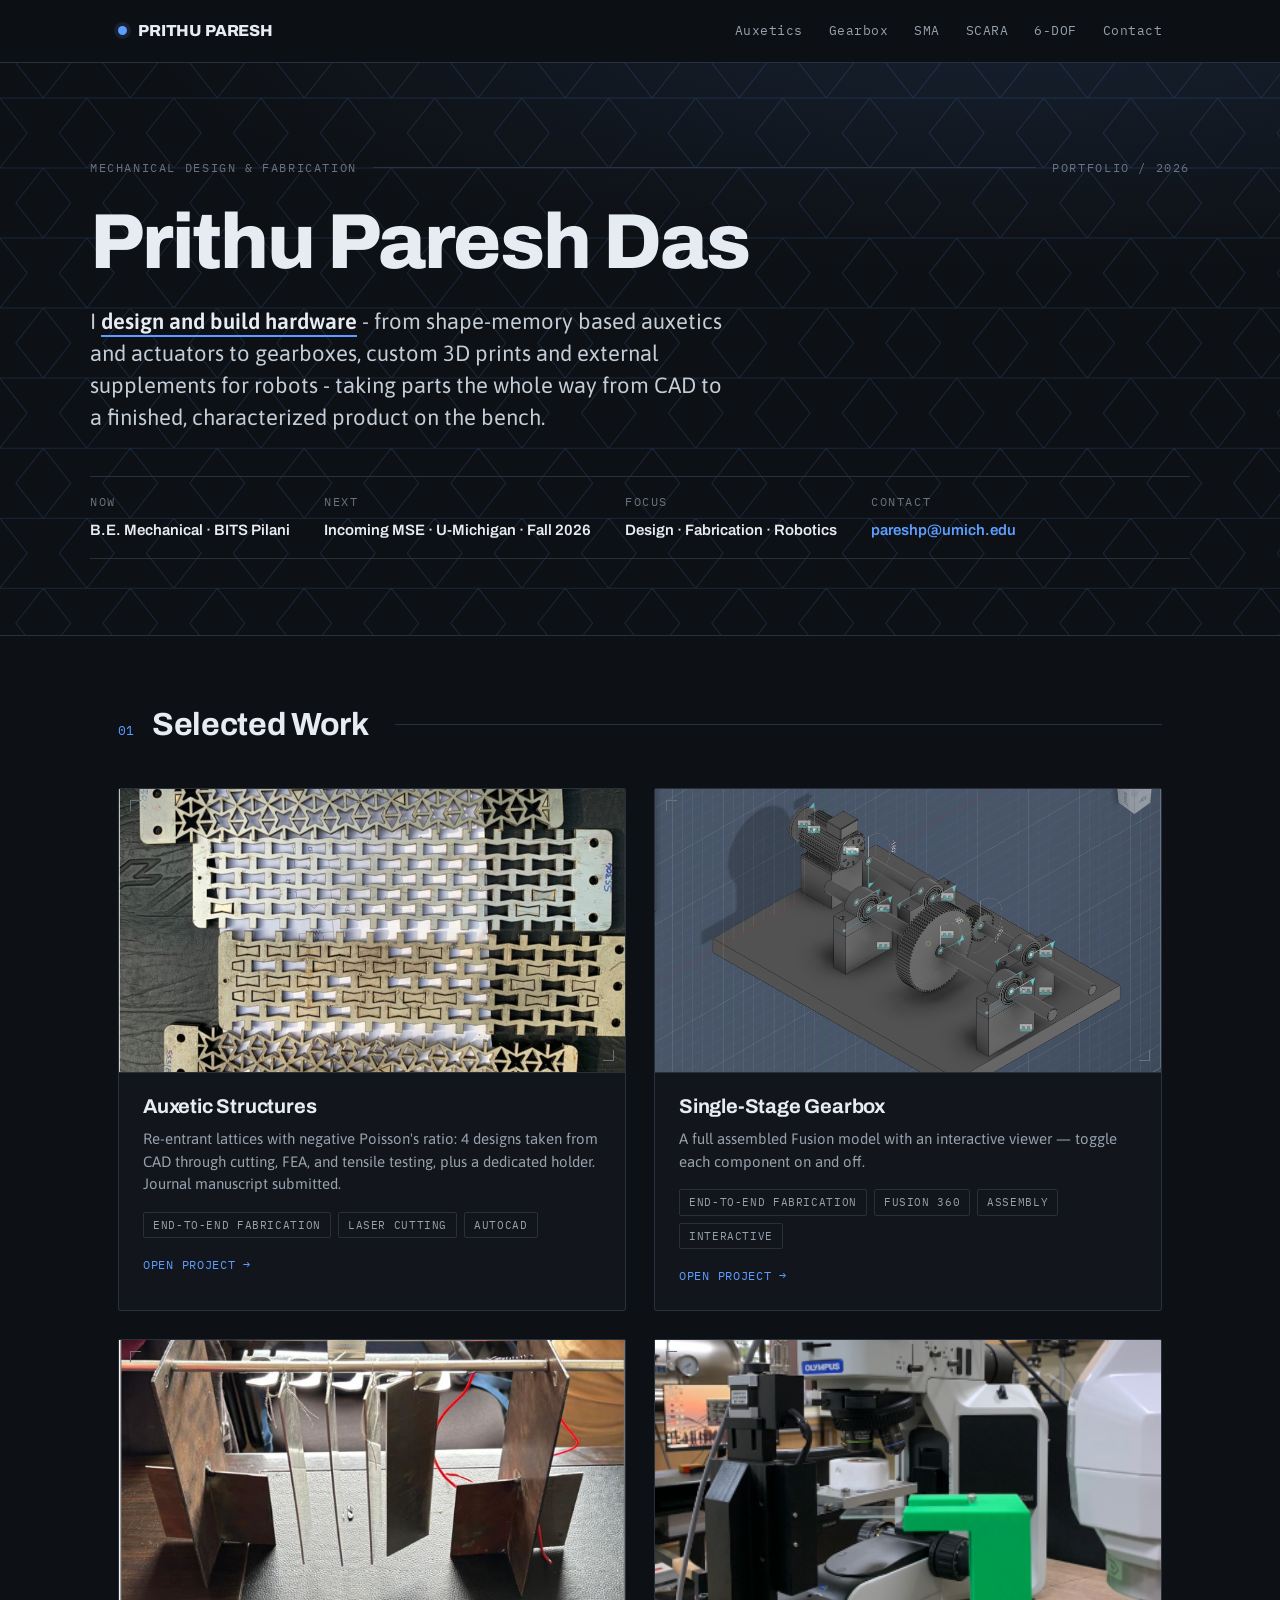
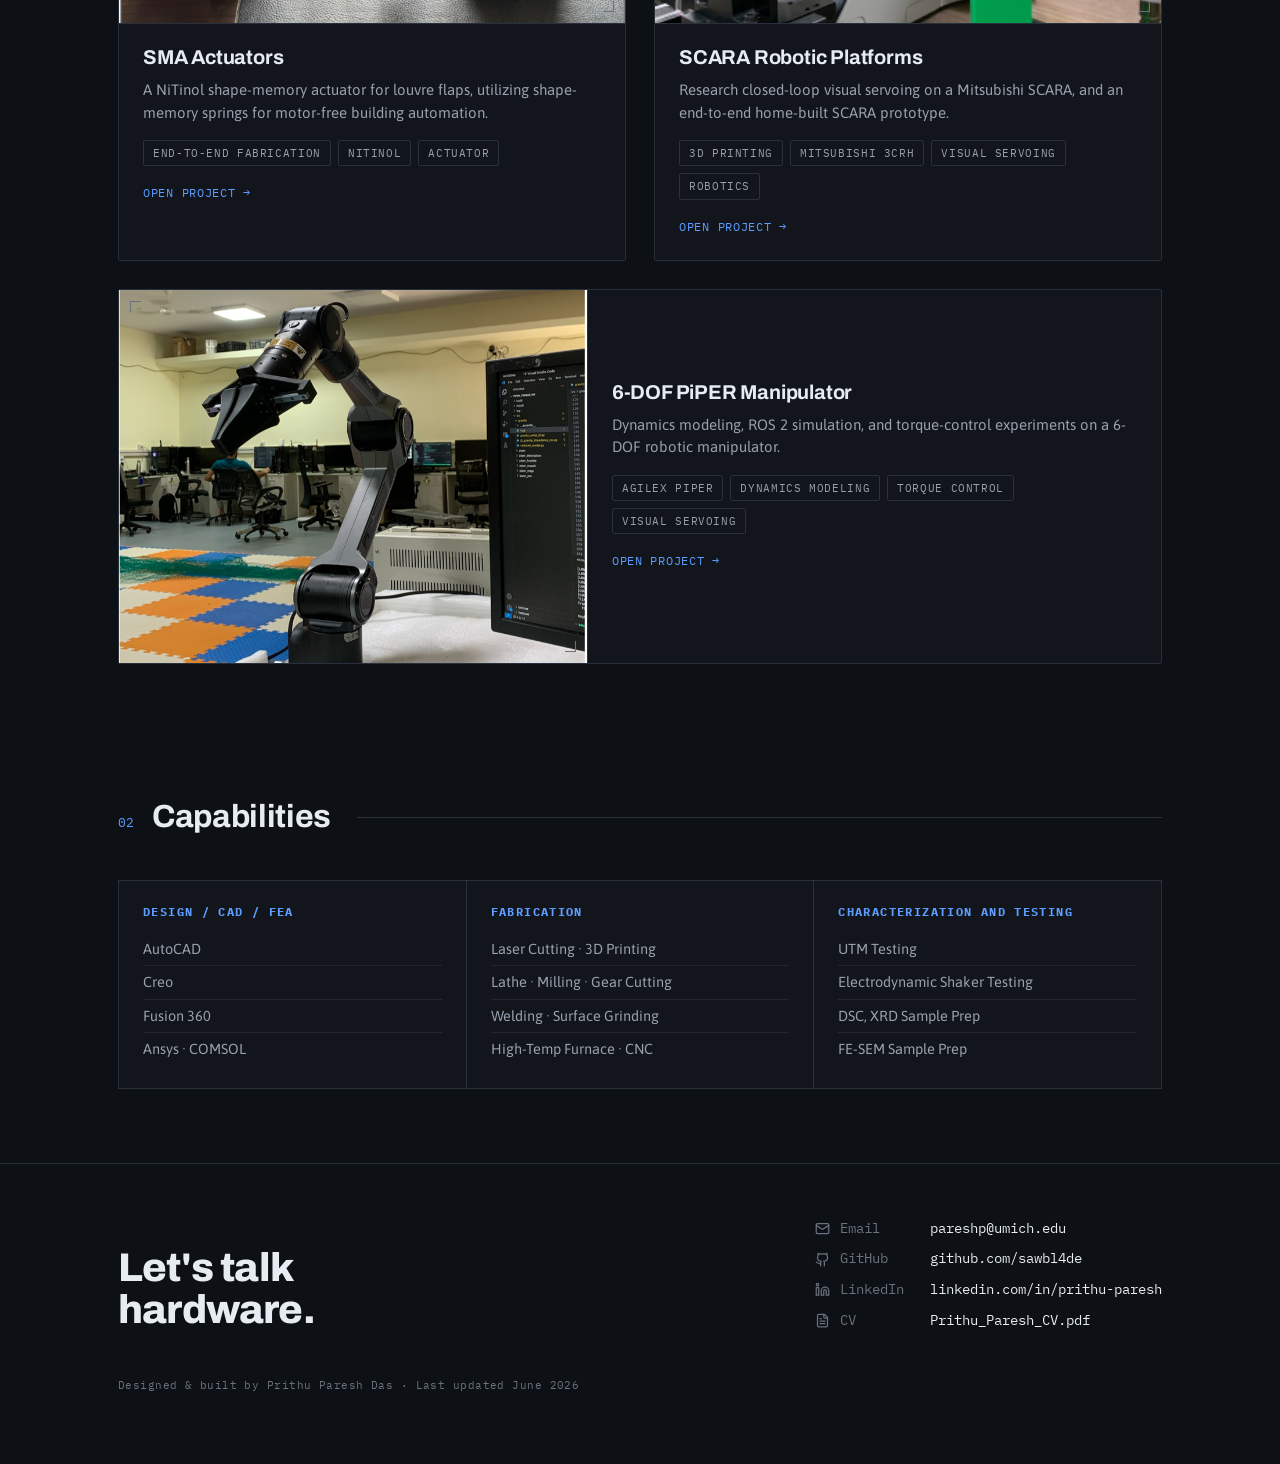
==== commit 0eb4d6e8: "done v15" ====
--- a/index.html
+++ b/index.html
@@ -60,8 +60,8 @@
                 src="images/auxetics.png" alt="Auxetic structures cover"></div>
             <div class="card-body">
               <h3>Auxetic Structures</h3>
-              <p>Re-entrant lattices with negative Poisson's ratio: 5 designs taken from CAD through cutting, FEA, and
-                tensile testing, plus a dedicated holder. Journal manuscript in preparation.</p>
+              <p>Re-entrant lattices with negative Poisson's ratio: 4 designs taken from CAD through cutting, FEA, and
+                tensile testing, plus a dedicated holder. Journal manuscript submitted.</p>
               <div class="tagrow"><span class="tag">End-to-End Fabrication</span><span class="tag">Laser
                   Cutting</span><span class="tag">AutoCAD</span></div>
               <span class="go">Open project →</span>
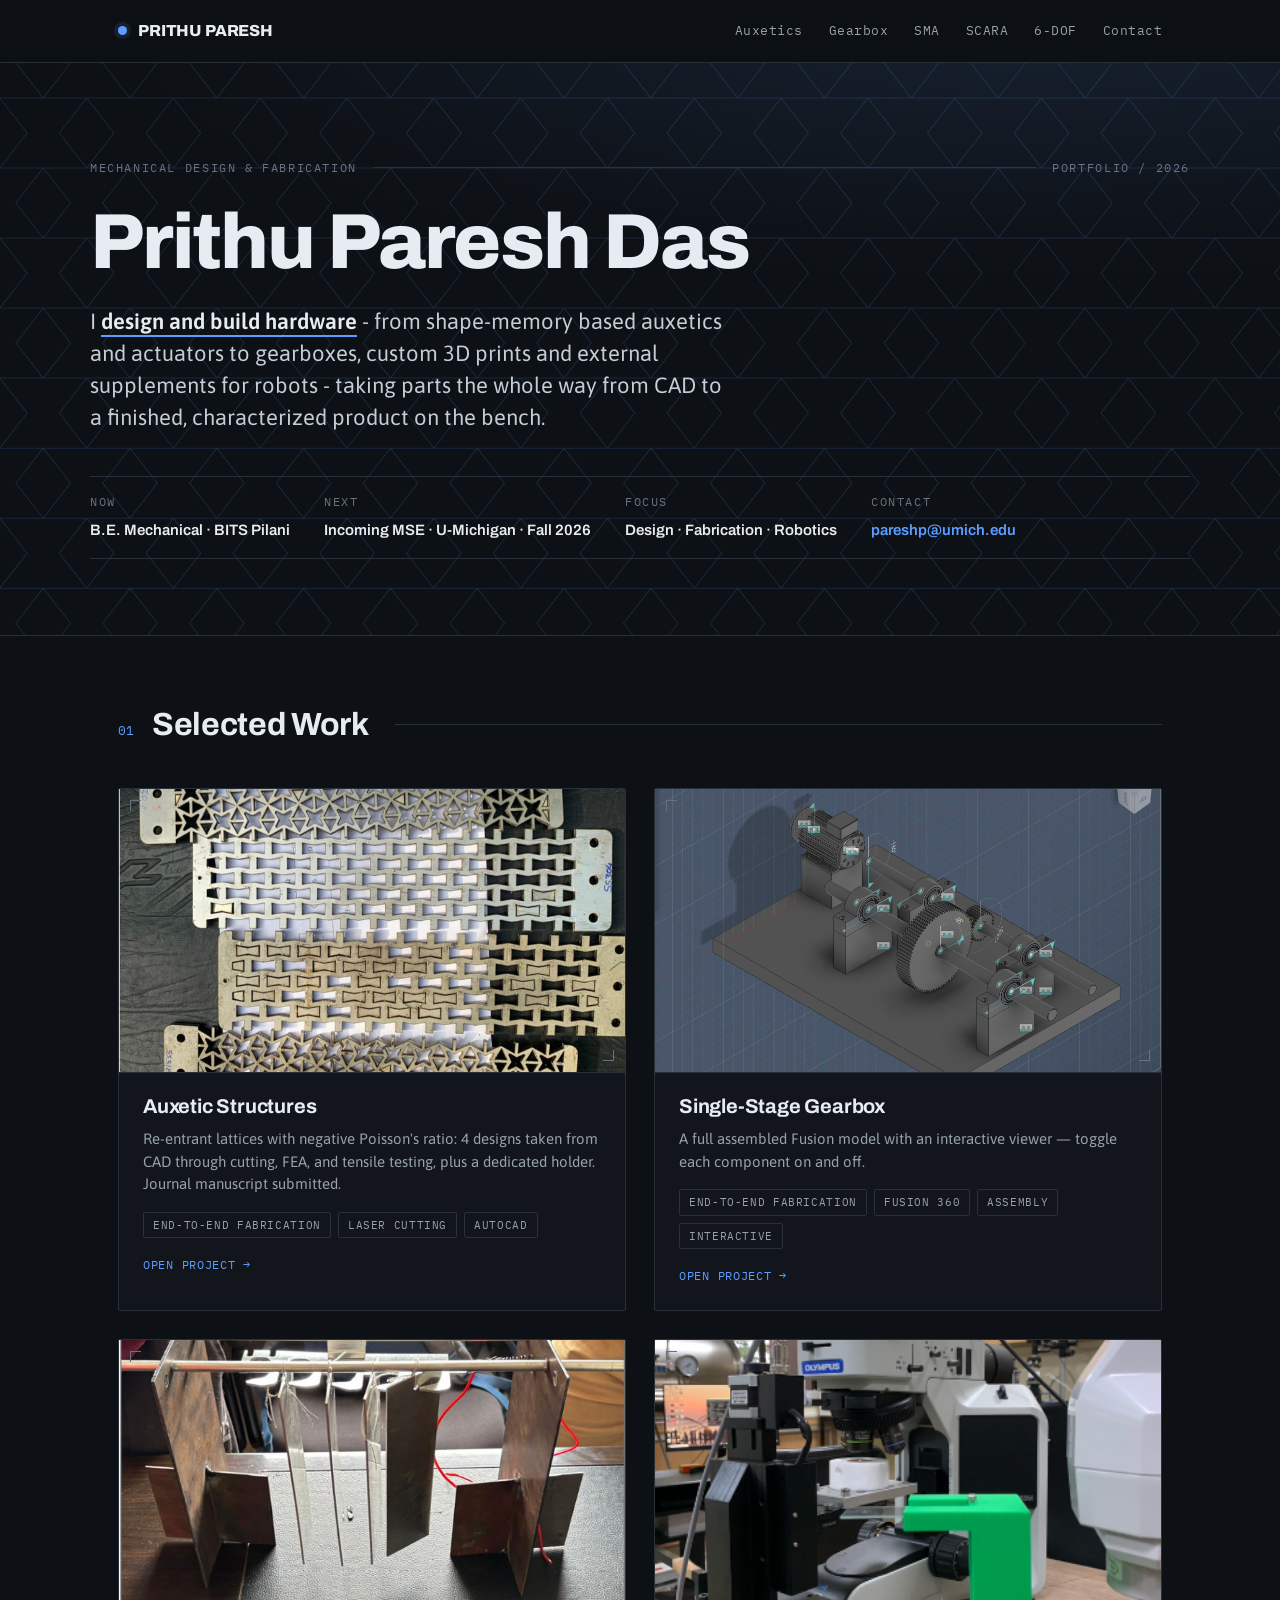
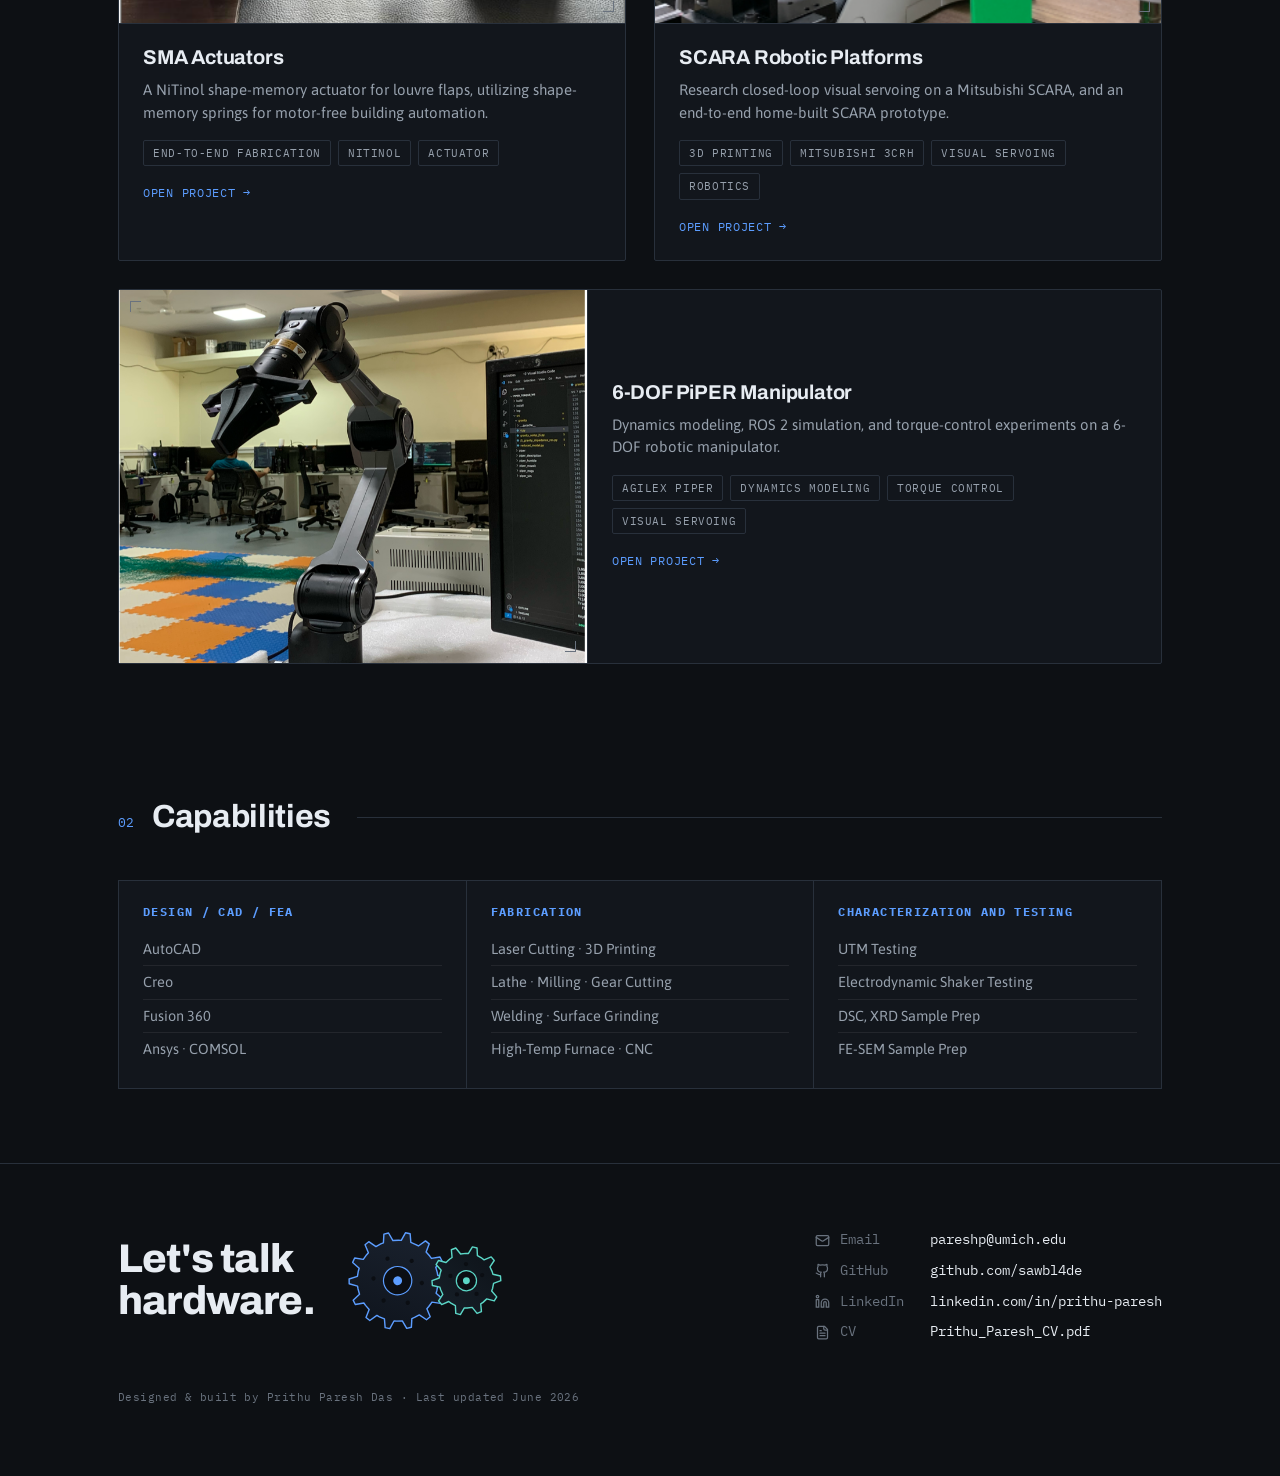
==== commit 5dde52d5: "done v15" ====
--- a/index.html
+++ b/index.html
@@ -165,7 +165,53 @@
   <footer id="contact">
     <div class="wrap">
       <div class="foot-grid">
-        <h2>Let's talk<br>hardware.</h2>
+        <div style="display:flex;align-items:center;gap:26px;flex-wrap:wrap">
+          <h2>Let's talk<br>hardware.</h2>
+          <svg class="footer-gears" viewBox="0 0 176 124" width="178" style="flex:0 0 auto"
+            xmlns="http://www.w3.org/2000/svg" role="img" aria-label="Meshing gears animation">
+            <defs>
+              <linearGradient id="steelA" x1="0" y1="0" x2="1" y2="1">
+                <stop offset="0" stop-color="#1b2330" />
+                <stop offset="1" stop-color="#0e131b" />
+              </linearGradient>
+              <linearGradient id="steelB" x1="0" y1="0" x2="1" y2="1">
+                <stop offset="0" stop-color="#172029" />
+                <stop offset="1" stop-color="#0d1218" />
+              </linearGradient>
+            </defs>
+            <!-- big gear : clockwise -->
+            <g>
+              <path
+                d="M 96.00,62.00 L 95.90,64.87 L 103.51,68.87 L 102.60,73.52 L 94.04,74.36 L 92.04,79.36 L 90.70,81.90 L 95.82,88.80 L 92.98,92.60 L 84.91,89.64 L 80.94,93.27 L 78.63,94.98 L 80.25,103.42 L 76.05,105.61 L 70.05,99.45 L 64.90,101.00 L 62.08,101.54 L 59.87,109.84 L 55.14,109.99 L 52.41,101.84 L 47.10,101.00 L 44.32,100.26 L 38.73,106.79 L 34.40,104.87 L 35.48,96.34 L 31.06,93.27 L 28.88,91.40 L 21.01,94.86 L 17.94,91.25 L 22.62,84.04 L 19.96,79.36 L 18.81,76.72 L 10.22,76.42 L 9.02,71.84 L 16.36,67.37 L 16.00,62.00 L 16.10,59.13 L 8.49,55.13 L 9.40,50.48 L 17.96,49.64 L 19.96,44.64 L 21.30,42.10 L 16.18,35.20 L 19.02,31.40 L 27.09,34.36 L 31.06,30.73 L 33.37,29.02 L 31.75,20.58 L 35.95,18.39 L 41.95,24.55 L 47.10,23.00 L 49.92,22.46 L 52.13,14.16 L 56.86,14.01 L 59.59,22.16 L 64.90,23.00 L 67.68,23.74 L 73.27,17.21 L 77.60,19.13 L 76.52,27.66 L 80.94,30.73 L 83.12,32.60 L 90.99,29.14 L 94.06,32.75 L 89.38,39.96 L 92.04,44.64 L 93.19,47.28 L 101.78,47.58 L 102.98,52.16 L 95.64,56.63 Z"
+                fill="url(#steelA)" stroke="#5C9DFF" stroke-width="1.4" stroke-linejoin="round" />
+              <circle cx="56" cy="62" r="14" fill="#0B0E13" stroke="#5C9DFF" stroke-width="1.2" />
+              <circle cx="56" cy="62" r="4.4" fill="#5C9DFF" />
+              <circle cx="80.00" cy="62.00" r="2.1" fill="#0B0E13" />
+              <circle cx="68.00" cy="82.78" r="2.1" fill="#0B0E13" />
+              <circle cx="44.00" cy="82.78" r="2.1" fill="#0B0E13" />
+              <circle cx="32.00" cy="62.00" r="2.1" fill="#0B0E13" />
+              <circle cx="44.00" cy="41.22" r="2.1" fill="#0B0E13" />
+              <circle cx="68.00" cy="41.22" r="2.1" fill="#0B0E13" />
+              <animateTransform attributeName="transform" type="rotate" from="0 56 62" to="360 56 62" dur="9s"
+                repeatCount="indefinite" />
+            </g>
+            <!-- small gear : counter-clockwise, 1.4x faster (14/10) -->
+            <g>
+              <path
+                d="M 151.00,62.00 L 150.86,64.71 L 157.32,68.79 L 156.06,73.32 L 148.43,73.50 L 145.84,77.87 L 144.14,79.98 L 146.96,87.08 L 143.29,90.00 L 137.01,85.66 L 132.34,87.68 L 129.72,88.39 L 127.84,95.78 L 123.15,95.99 L 120.62,88.79 L 115.66,87.68 L 113.12,86.71 L 107.25,91.59 L 103.33,89.00 L 105.52,81.68 L 102.16,77.87 L 100.67,75.60 L 93.06,76.09 L 91.41,71.69 L 97.48,67.06 L 97.00,62.00 L 97.14,59.29 L 90.68,55.21 L 91.94,50.68 L 99.57,50.50 L 102.16,46.13 L 103.86,44.02 L 101.04,36.92 L 104.71,34.00 L 110.99,38.34 L 115.66,36.32 L 118.28,35.61 L 120.16,28.22 L 124.85,28.01 L 127.38,35.21 L 132.34,36.32 L 134.88,37.29 L 140.75,32.41 L 144.67,35.00 L 142.48,42.32 L 145.84,46.13 L 147.33,48.40 L 154.94,47.91 L 156.59,52.31 L 150.52,56.94 Z"
+                fill="url(#steelB)" stroke="#5BD6C6" stroke-width="1.4" stroke-linejoin="round" />
+              <circle cx="124" cy="62" r="10" fill="#0B0E13" stroke="#5BD6C6" stroke-width="1.2" />
+              <circle cx="124" cy="62" r="3.4" fill="#5BD6C6" />
+              <circle cx="140.50" cy="62.00" r="2.1" fill="#0B0E13" />
+              <circle cx="129.10" cy="77.69" r="2.1" fill="#0B0E13" />
+              <circle cx="110.65" cy="71.70" r="2.1" fill="#0B0E13" />
+              <circle cx="110.65" cy="52.30" r="2.1" fill="#0B0E13" />
+              <circle cx="129.10" cy="46.31" r="2.1" fill="#0B0E13" />
+              <animateTransform attributeName="transform" type="rotate" from="0 124 62" to="-360 124 62" dur="6.43s"
+                repeatCount="indefinite" />
+            </g>
+          </svg>
+        </div>
         <div class="contacts">
           <a href="mailto:pareshp@umich.edu"><svg xmlns="http://www.w3.org/2000/svg" width="14" height="14"
               viewBox="0 0 24 24" fill="none" stroke="currentColor" stroke-width="2" stroke-linecap="round"
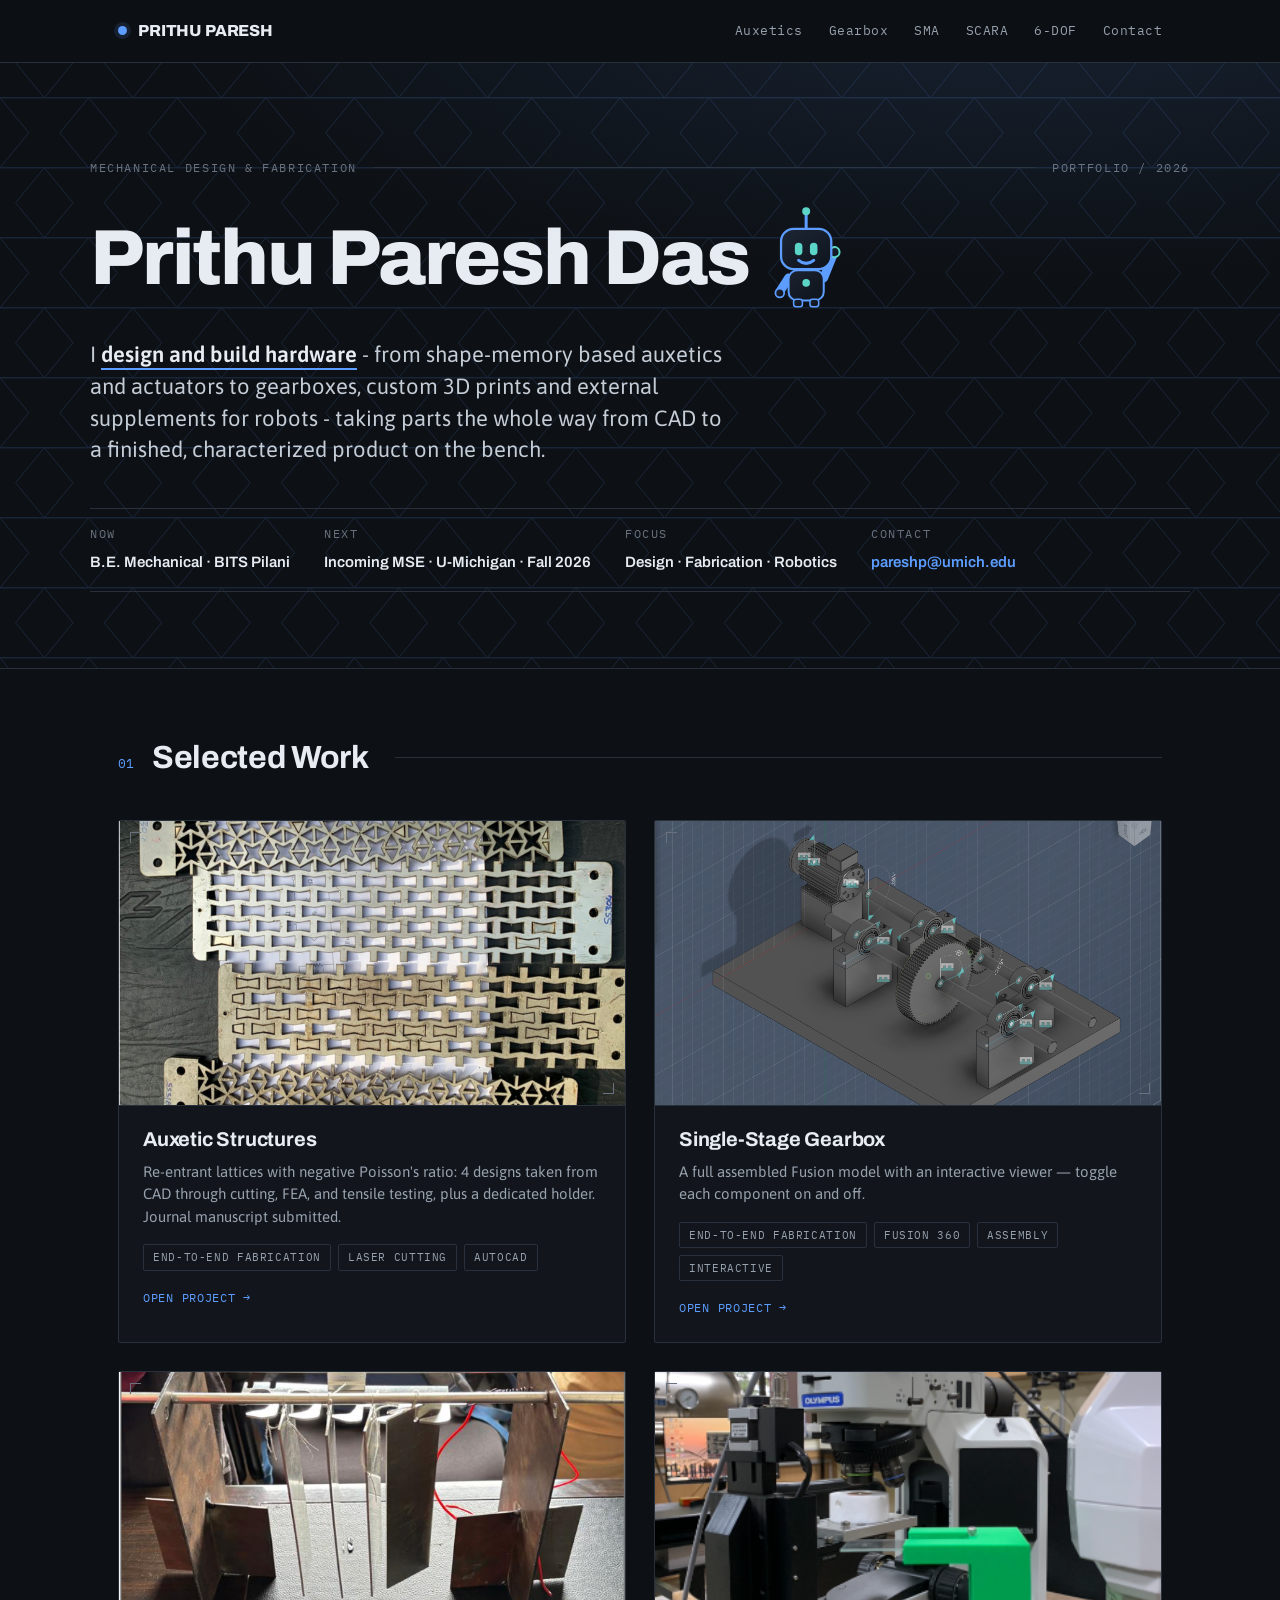
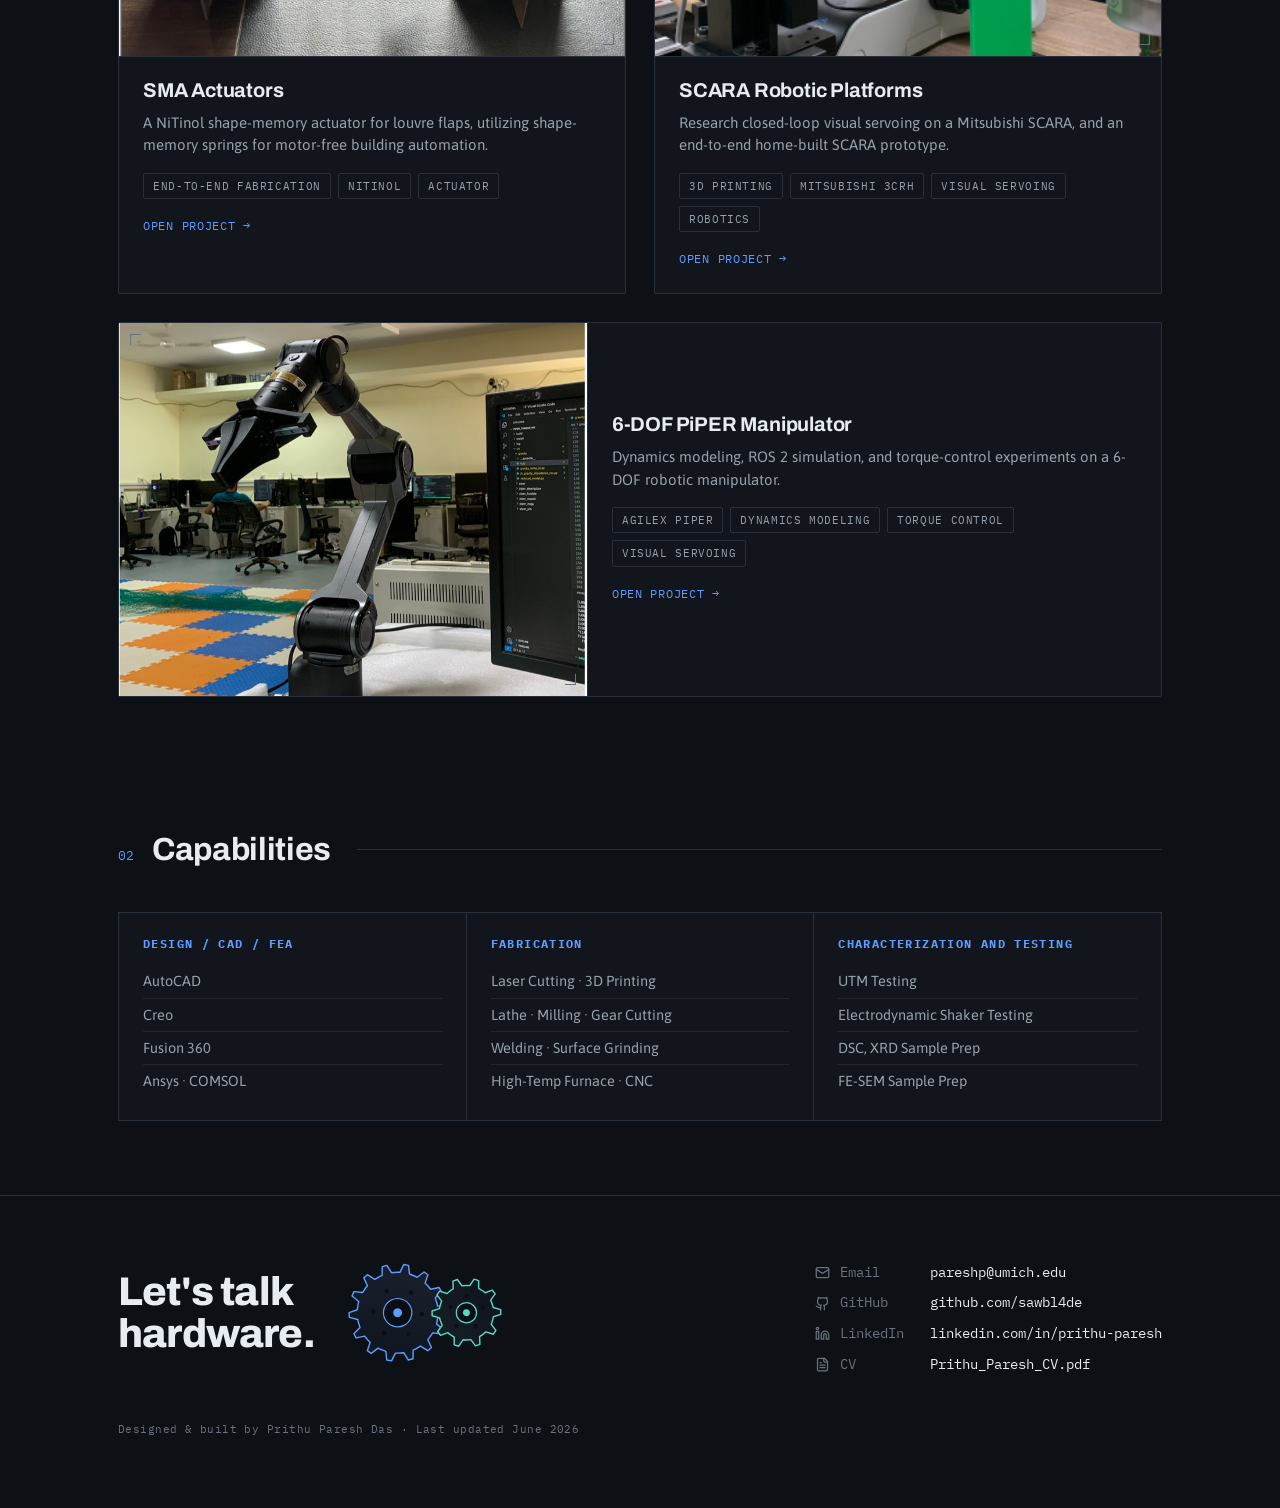
==== commit fca24569: "done v15" ====
--- a/index.html
+++ b/index.html
@@ -31,7 +31,61 @@
     <div class="wrap hero-inner">
       <div class="eyebrow"><span class="label">Mechanical Design &amp; Fabrication</span><span class="tick"></span><span
           class="label">Portfolio / 2026</span></div>
-      <h1 class="big">Prithu Paresh&nbsp;Das</h1>
+      <div style="display:flex;align-items:center;gap:22px;flex-wrap:wrap">
+        <h1 class="big">Prithu Paresh&nbsp;Das</h1>
+        <svg class="hi-bot" viewBox="26 9 68 86" style="height:clamp(60px,10.5vw,108px);width:auto;flex:0 0 auto"
+          xmlns="http://www.w3.org/2000/svg" role="img" aria-label="Cute robot waving hello">
+          <defs>
+            <linearGradient id="botsteel" x1="0" y1="0" x2="1" y2="1">
+              <stop offset="0" stop-color="#1b2330" />
+              <stop offset="1" stop-color="#0e131b" />
+            </linearGradient>
+          </defs>
+          <!-- robot : gentle body bob -->
+          <g>
+            <!-- antenna -->
+            <line x1="54" y1="30" x2="54" y2="18" stroke="#5C9DFF" stroke-width="2.4" stroke-linecap="round" />
+            <circle cx="54" cy="16" r="3" fill="#5BD6C6">
+              <animate attributeName="r" values="3;4.3;3" dur="1.5s" repeatCount="indefinite" />
+            </circle>
+            <!-- left arm (static) -->
+            <line x1="40" y1="69" x2="33" y2="80" stroke="#5C9DFF" stroke-width="7" stroke-linecap="round" />
+            <circle cx="33" cy="81" r="3.5" fill="url(#botsteel)" stroke="#5C9DFF" stroke-width="1.4" />
+            <!-- right arm : waves about the shoulder -->
+            <g>
+              <line x1="68" y1="69" x2="80" y2="52" stroke="#5C9DFF" stroke-width="7" stroke-linecap="round" />
+              <circle cx="81" cy="51" r="4" fill="url(#botsteel)" stroke="#5BD6C6" stroke-width="1.6" />
+              <animateTransform attributeName="transform" type="rotate" values="-14 68 69; 18 68 69; -14 68 69"
+                keyTimes="0;0.5;1" calcMode="spline" keySplines="0.4 0 0.6 1; 0.4 0 0.6 1" dur="1.5s"
+                repeatCount="indefinite" />
+            </g>
+            <!-- body -->
+            <rect x="40" y="63" width="28" height="24" rx="7" fill="url(#botsteel)" stroke="#5C9DFF" stroke-width="1.6" />
+            <circle cx="54" cy="73" r="3" fill="#5BD6C6" />
+            <rect x="44" y="86" width="7" height="6" rx="2" fill="url(#botsteel)" stroke="#5C9DFF" stroke-width="1.2" />
+            <rect x="57" y="86" width="7" height="6" rx="2" fill="url(#botsteel)" stroke="#5C9DFF" stroke-width="1.2" />
+            <!-- head -->
+            <rect x="34" y="30" width="40" height="32" rx="10" fill="url(#botsteel)" stroke="#5C9DFF" stroke-width="1.8" />
+            <!-- eyes (blink) -->
+            <rect x="45" y="41" width="6" height="10" rx="3" fill="#5BD6C6">
+              <animate attributeName="height" values="10;10;1.5;10" keyTimes="0;0.86;0.92;1" dur="3.4s"
+                repeatCount="indefinite" />
+              <animate attributeName="y" values="41;41;45;41" keyTimes="0;0.86;0.92;1" dur="3.4s"
+                repeatCount="indefinite" />
+            </rect>
+            <rect x="57" y="41" width="6" height="10" rx="3" fill="#5BD6C6">
+              <animate attributeName="height" values="10;10;1.5;10" keyTimes="0;0.86;0.92;1" dur="3.4s"
+                repeatCount="indefinite" />
+              <animate attributeName="y" values="41;41;45;41" keyTimes="0;0.86;0.92;1" dur="3.4s"
+                repeatCount="indefinite" />
+            </rect>
+            <!-- smile -->
+            <path d="M48 55 Q54 60 60 55" fill="none" stroke="#5C9DFF" stroke-width="2.4" stroke-linecap="round" />
+            <animateTransform attributeName="transform" type="translate" values="0 0; 0 -2.2; 0 0" keyTimes="0;0.5;1"
+              calcMode="spline" keySplines="0.4 0 0.6 1; 0.4 0 0.6 1" dur="2.6s" repeatCount="indefinite" />
+          </g>
+        </svg>
+      </div>
       <p class="lede">I <b>design and build hardware</b> - from shape-memory based auxetics and actuators to gearboxes,
         custom 3D prints and external supplements for robots - taking parts the whole way from CAD to a finished,
         characterized product on the bench.</p>
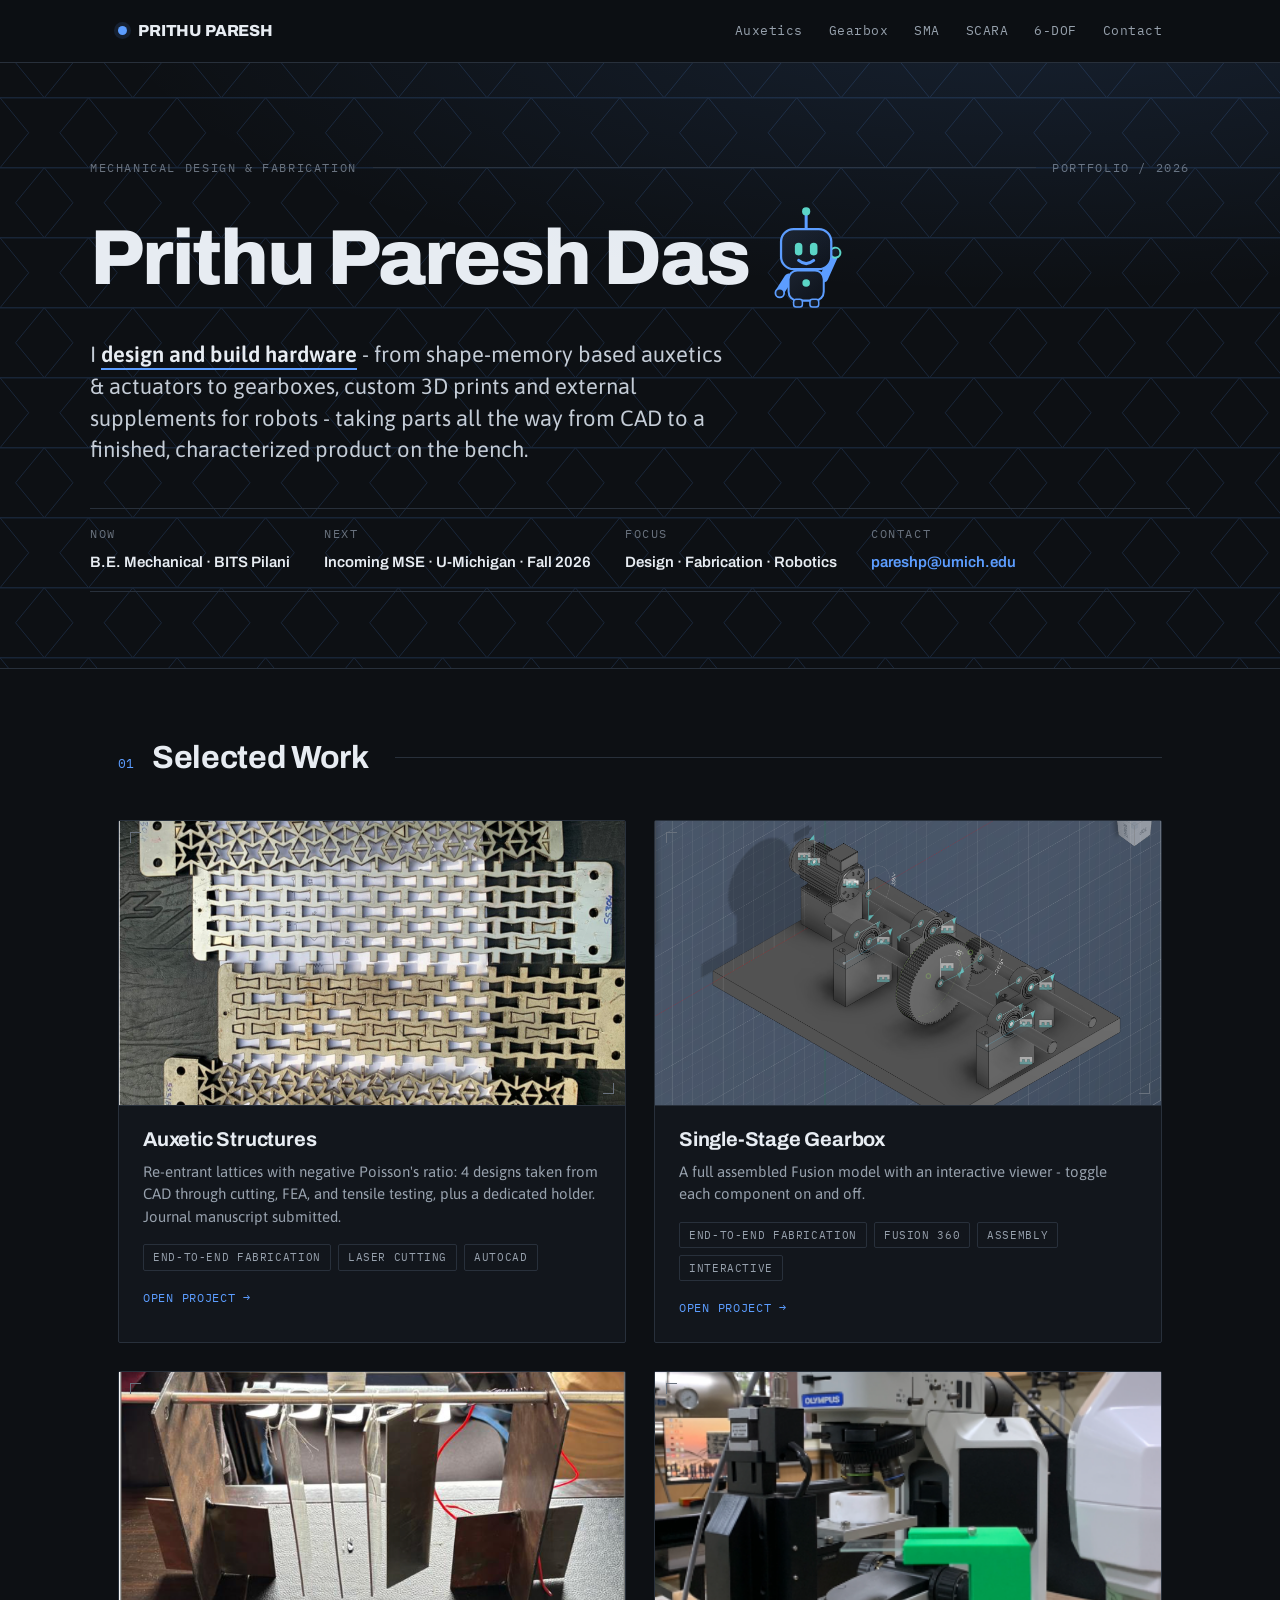
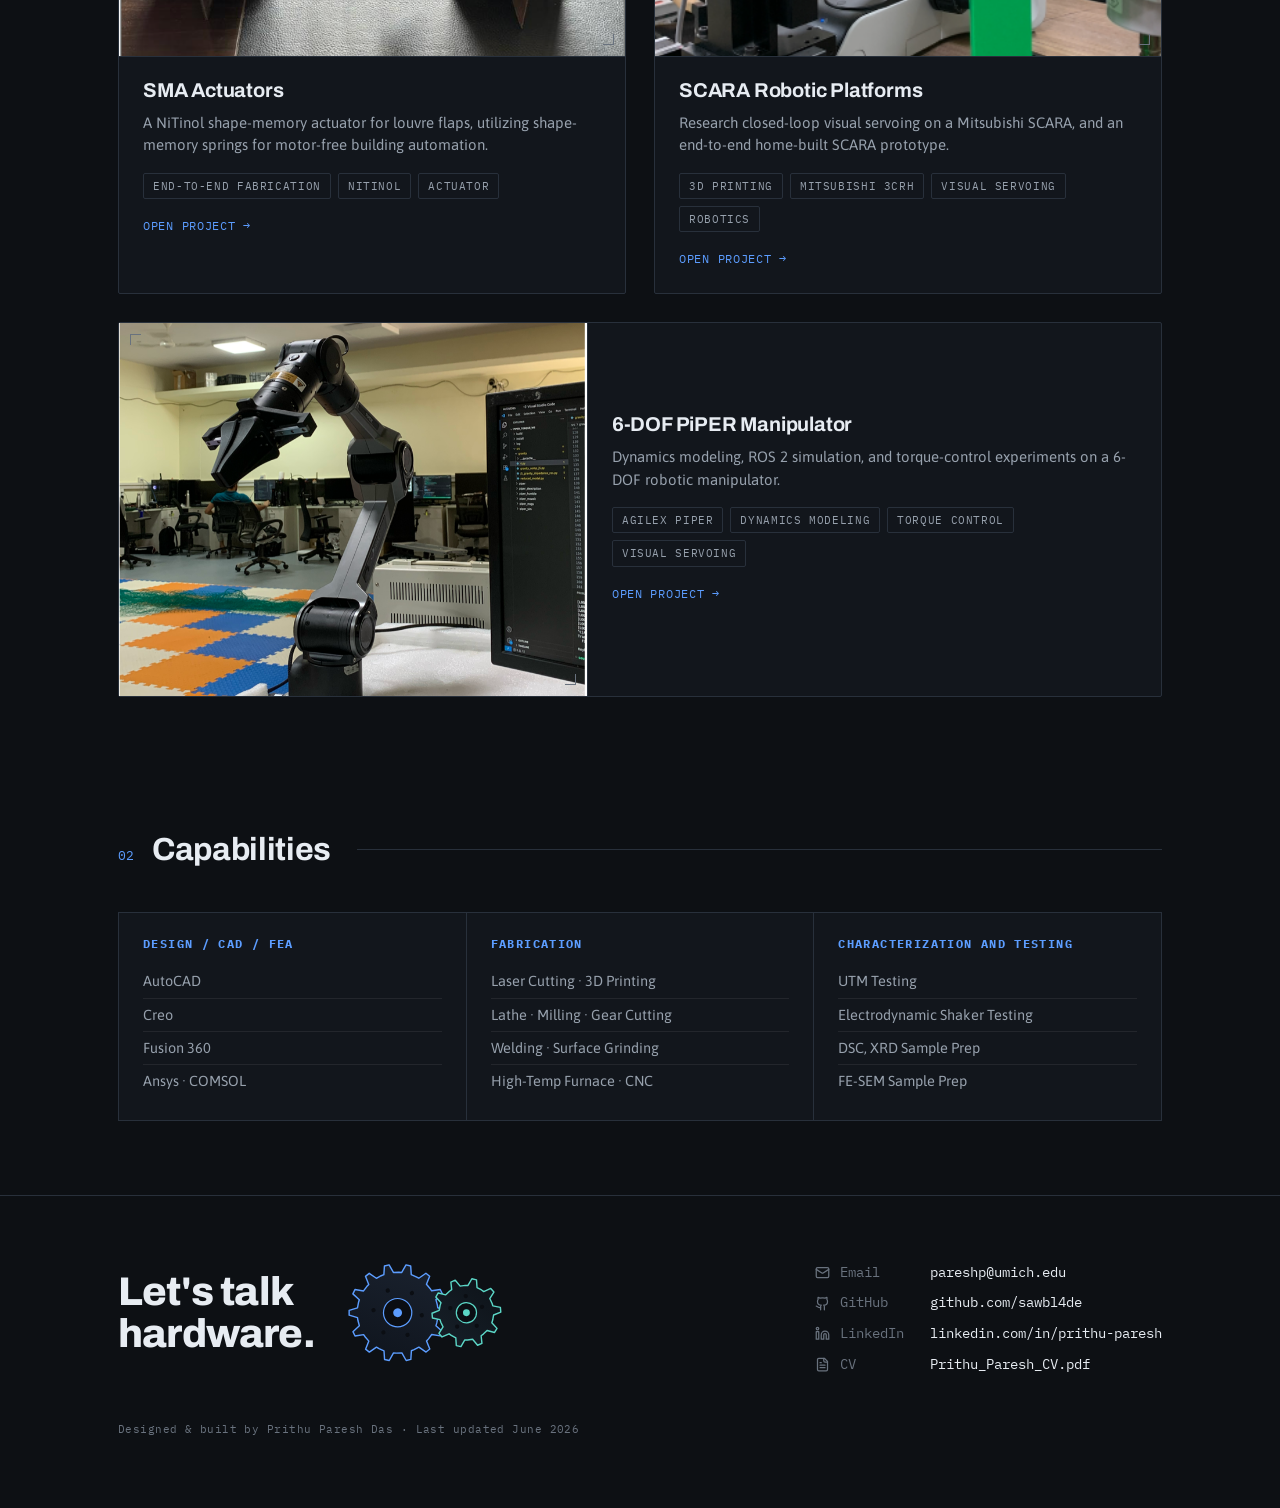
==== commit 35254b0a: "done v15" ====
--- a/index.html
+++ b/index.html
@@ -4,7 +4,7 @@
 <head>
   <meta charset="UTF-8">
   <meta name="viewport" content="width=device-width, initial-scale=1.0">
-  <title>Prithu Paresh Das — Design & Fabrication</title>
+  <title>Prithu Paresh Das - Design & Fabrication</title>
   <meta name="description"
     content="Mechanical design and fabrication portfolio: auxetic metamaterials, shape-memory actuators, gearbox design, and robotics.">
   <link rel="preconnect" href="https://fonts.googleapis.com">
@@ -60,12 +60,14 @@
                 repeatCount="indefinite" />
             </g>
             <!-- body -->
-            <rect x="40" y="63" width="28" height="24" rx="7" fill="url(#botsteel)" stroke="#5C9DFF" stroke-width="1.6" />
+            <rect x="40" y="63" width="28" height="24" rx="7" fill="url(#botsteel)" stroke="#5C9DFF"
+              stroke-width="1.6" />
             <circle cx="54" cy="73" r="3" fill="#5BD6C6" />
             <rect x="44" y="86" width="7" height="6" rx="2" fill="url(#botsteel)" stroke="#5C9DFF" stroke-width="1.2" />
             <rect x="57" y="86" width="7" height="6" rx="2" fill="url(#botsteel)" stroke="#5C9DFF" stroke-width="1.2" />
             <!-- head -->
-            <rect x="34" y="30" width="40" height="32" rx="10" fill="url(#botsteel)" stroke="#5C9DFF" stroke-width="1.8" />
+            <rect x="34" y="30" width="40" height="32" rx="10" fill="url(#botsteel)" stroke="#5C9DFF"
+              stroke-width="1.8" />
             <!-- eyes (blink) -->
             <rect x="45" y="41" width="6" height="10" rx="3" fill="#5BD6C6">
               <animate attributeName="height" values="10;10;1.5;10" keyTimes="0;0.86;0.92;1" dur="3.4s"
@@ -86,8 +88,9 @@
           </g>
         </svg>
       </div>
-      <p class="lede">I <b>design and build hardware</b> - from shape-memory based auxetics and actuators to gearboxes,
-        custom 3D prints and external supplements for robots - taking parts the whole way from CAD to a finished,
+      <p class="lede">I <b>design and build hardware</b> - from shape-memory based auxetics &amp; actuators to
+        gearboxes,
+        custom 3D prints and external supplements for robots - taking parts all the way from CAD to a finished,
         characterized product on the bench.</p>
       <div class="meta-strip">
         <div class="cell"><span class="k label">Now</span><span class="v">B.E. Mechanical · BITS Pilani</span></div>
@@ -127,7 +130,7 @@
                 src="images/gearbox_fusion.png" alt="Single-stage gearbox cover"></div>
             <div class="card-body">
               <h3>Single-Stage Gearbox</h3>
-              <p>A full assembled Fusion model with an interactive viewer — toggle each component on and off.</p>
+              <p>A full assembled Fusion model with an interactive viewer - toggle each component on and off.</p>
               <div class="tagrow"><span class="tag">End-to-End Fabrication</span><span class="tag">Fusion
                   360</span><span class="tag">Assembly</span><span class="tag">Interactive</span></div>
               <span class="go">Open project →</span>
--- a/style.css
+++ b/style.css
@@ -1,5 +1,5 @@
 /* ============================================================
-   Prithu Paresh Das — portfolio theme
+   Prithu Paresh Das - portfolio theme
    Dark "CAD viewport" identity. Edit tokens below to retheme.
    ============================================================ */
 :root {
@@ -12,9 +12,9 @@
   --sub: #97A1AD;
   --faint: #69727E;
   --accent: #5C9DFF;
-  /* technical blue — primary */
+  /* technical blue - primary */
   --accent-2: #5BD6C6;
-  /* cyan — interactive cues only */
+  /* cyan - interactive cues only */
   --accent-soft: rgba(92, 157, 255, .12);
   --display: 'Archivo', sans-serif;
   --body: 'Asap', system-ui, sans-serif;
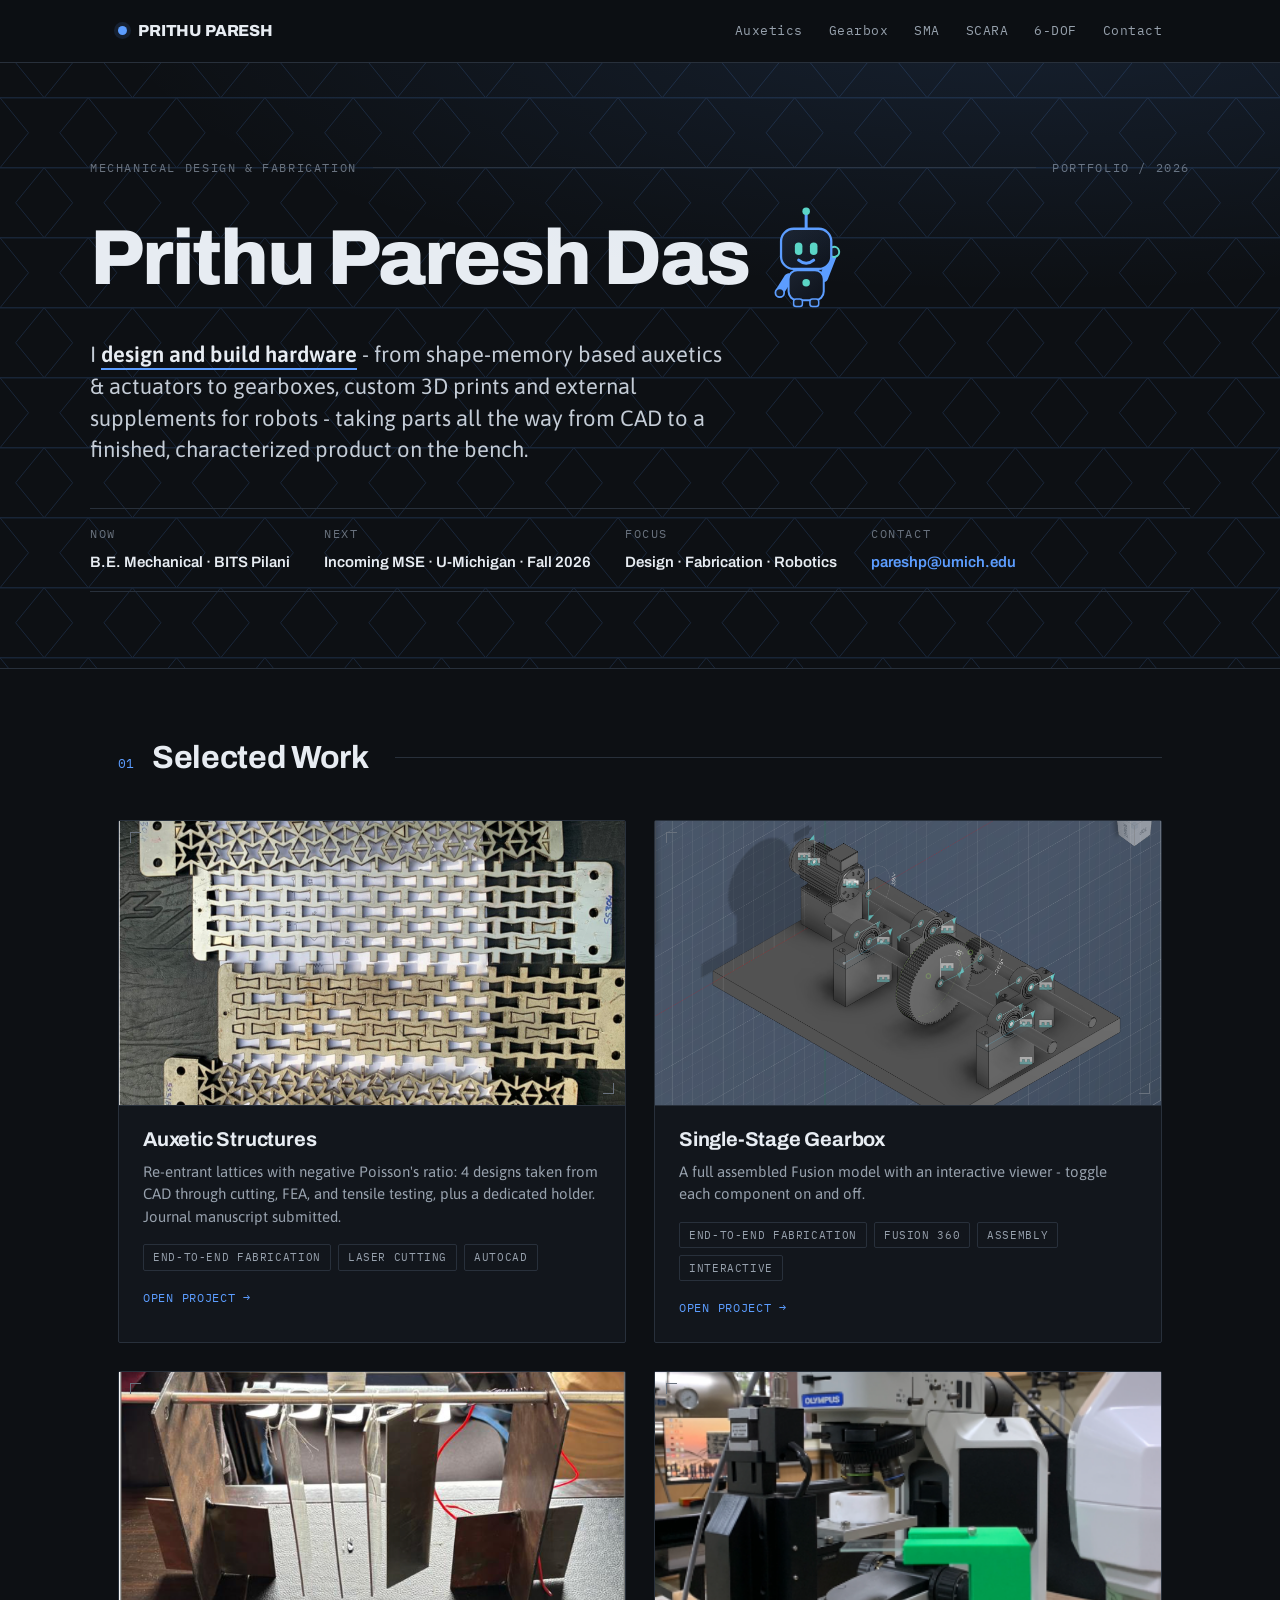
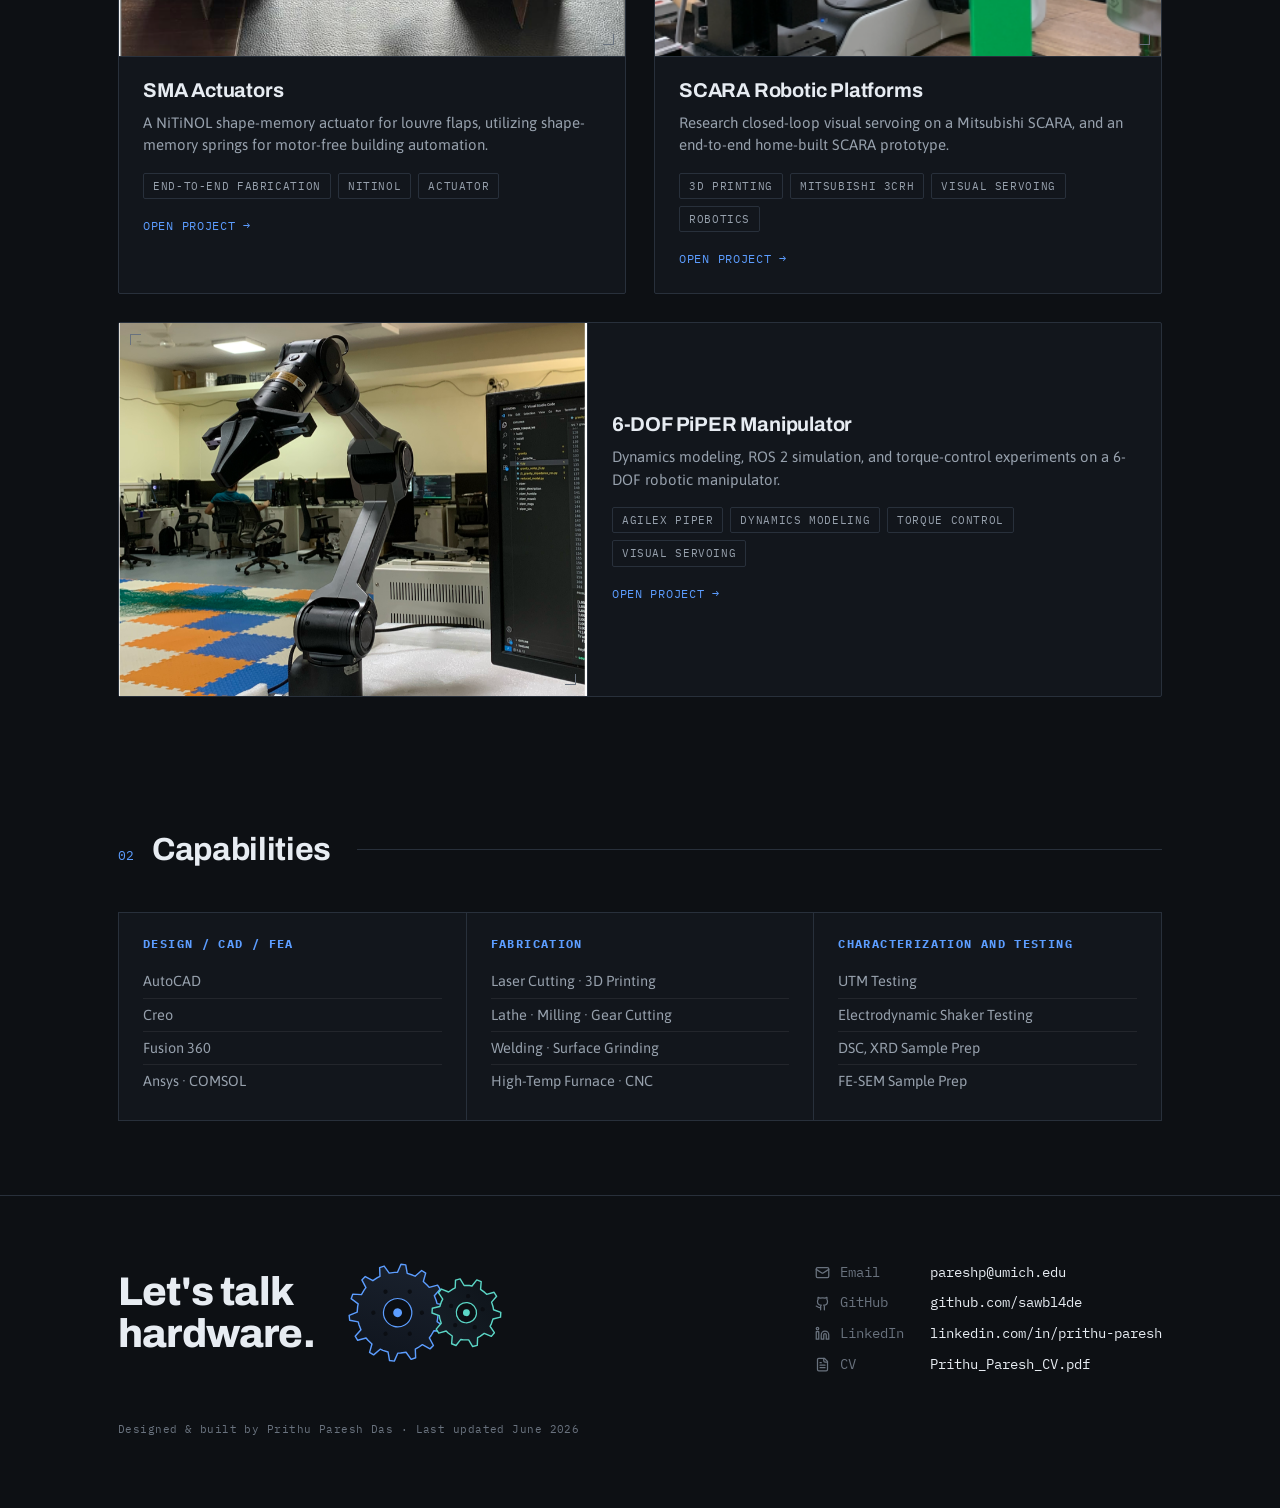
==== commit af6aca86: "done v24" ====
--- a/index.html
+++ b/index.html
@@ -142,7 +142,7 @@
                 src="images/actuator_front.png" alt="SMA actuators cover"></div>
             <div class="card-body">
               <h3>SMA Actuators</h3>
-              <p>A NiTinol shape-memory actuator for louvre flaps, utilizing shape-memory springs for motor-free
+              <p>A NiTiNOL shape-memory actuator for louvre flaps, utilizing shape-memory springs for motor-free
                 building automation.</p>
               <div class="tagrow"><span class="tag">End-to-End Fabrication</span><span class="tag">NiTiNOL</span><span
                   class="tag">Actuator</span></div>
